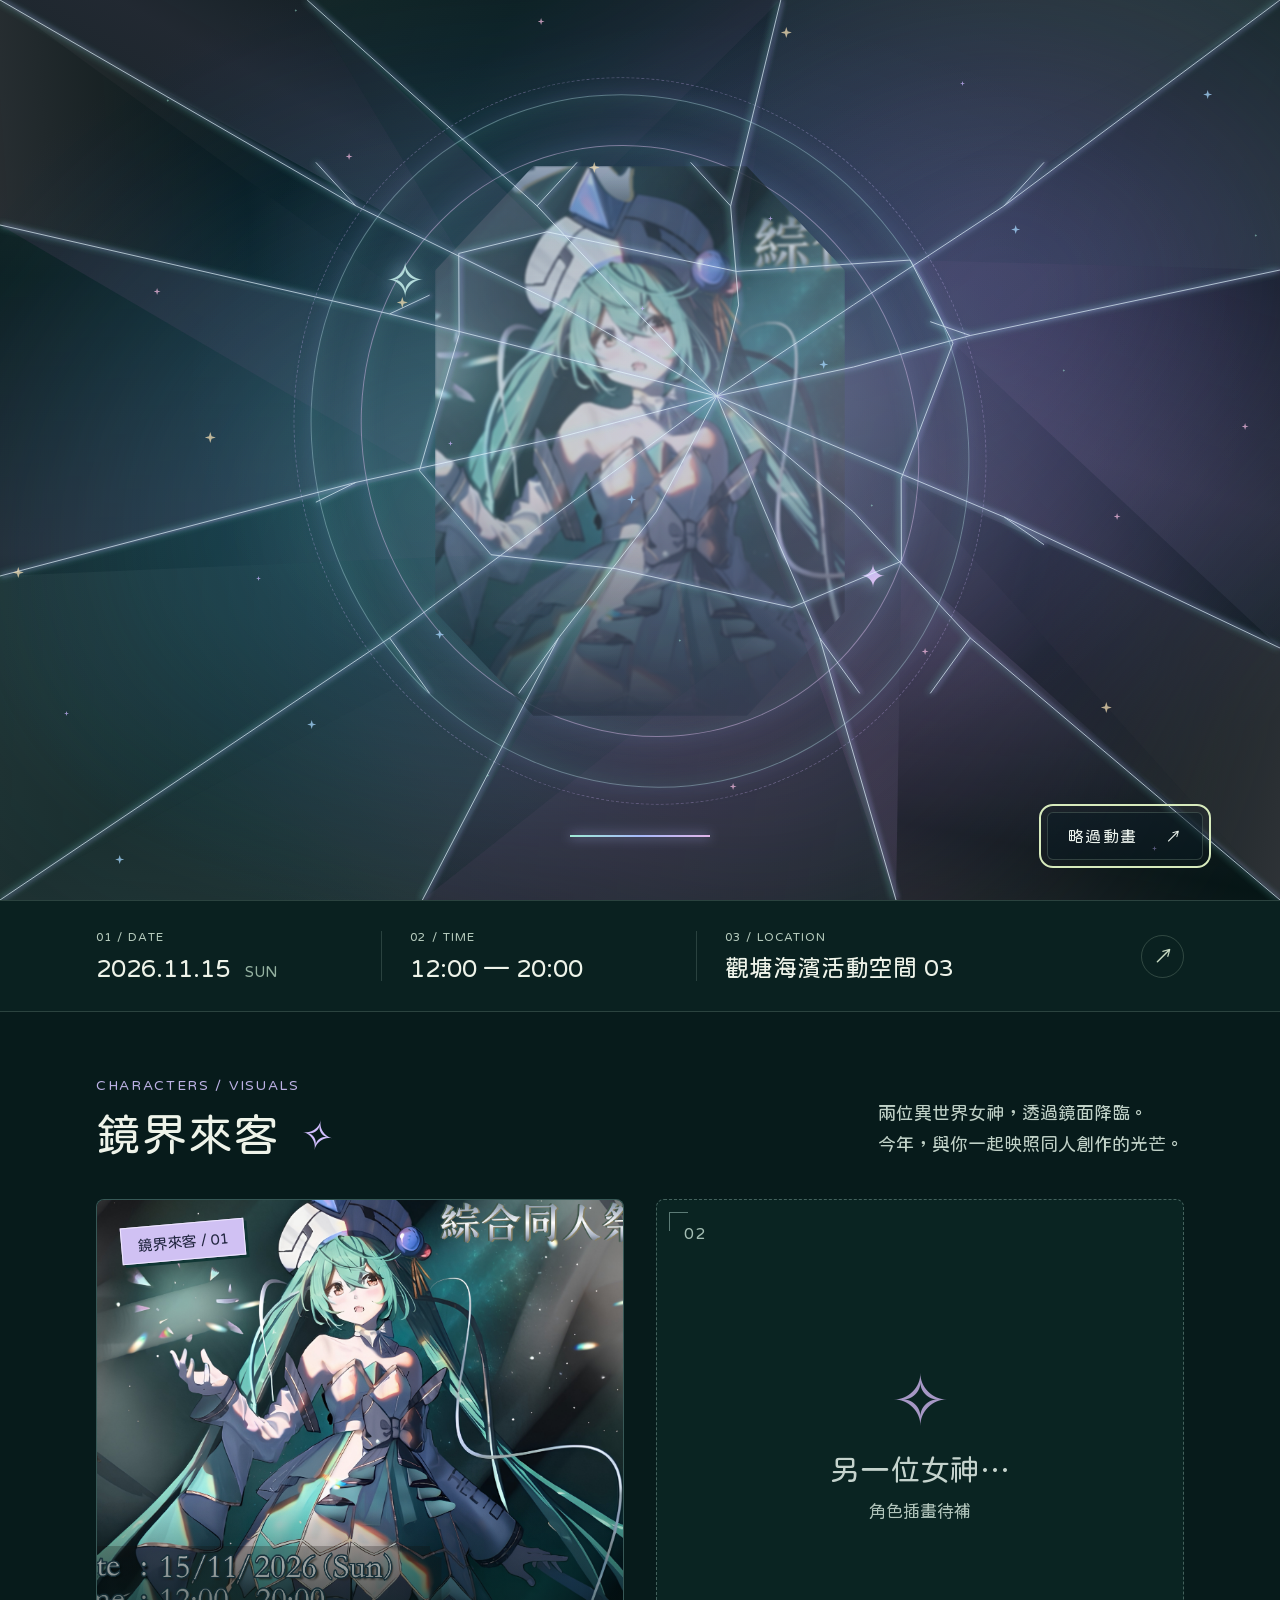
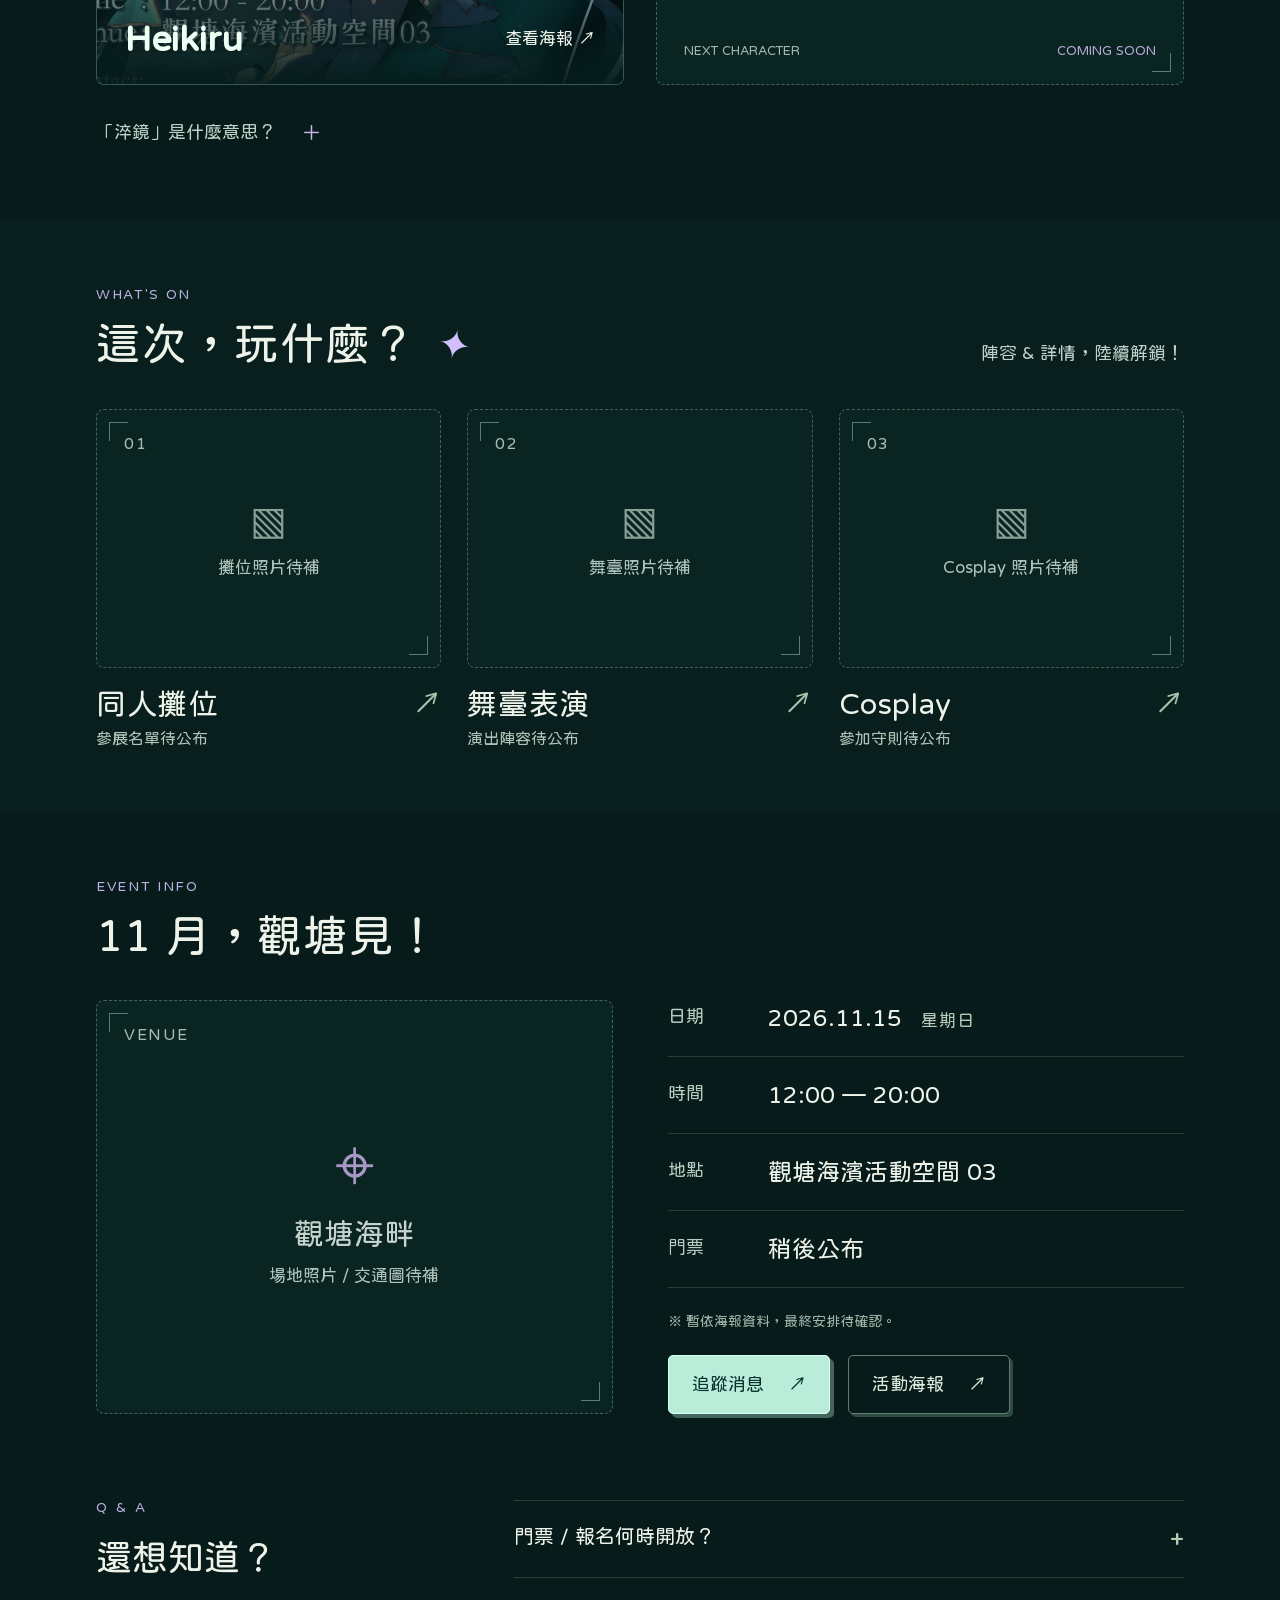
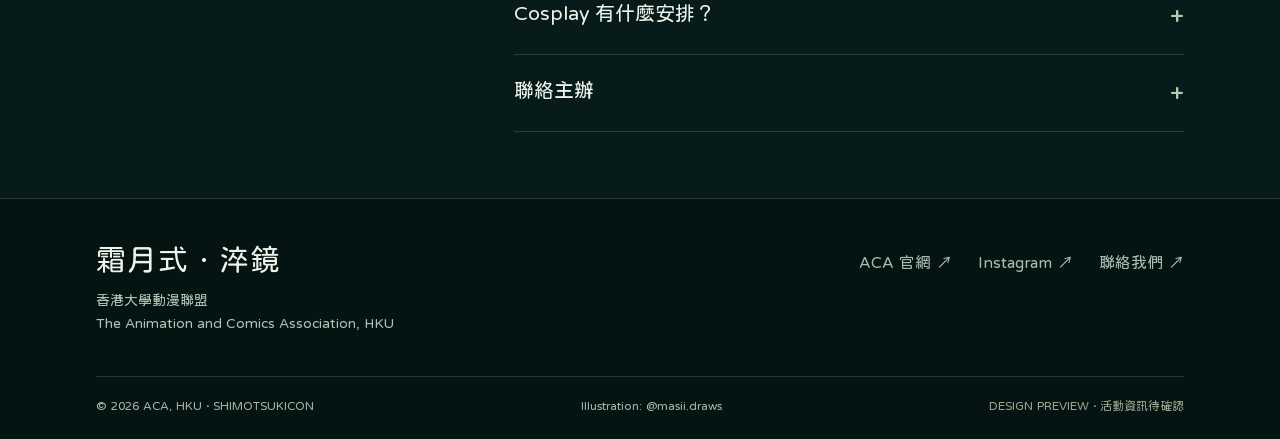
==== index.html @ 3552929e "Preserve the existing Shimotsuki design preview" ====
<!doctype html>
<html lang="zh-Hant">
<head>
  <meta charset="utf-8">
  <meta name="viewport" content="width=device-width,initial-scale=1">
  <meta name="theme-color" content="#071c1c">
  <meta name="description" content="霜月式・淬鏡 ShimotsukiCon · Saikyou — 香港大學動漫聯盟綜合同人祭。穿越鏡面，映照創作的萬千光芒。">
  <title>霜月式・淬鏡 | ShimotsukiCon 2026</title>
  <link rel="icon" href="assets/mirror.svg" type="image/svg+xml">
  <link rel="stylesheet" href="style.css">
  <link rel="preload" href="assets/fonts/jf-openhuninn-2.1.ttf" as="font" type="font/ttf" crossorigin>
  <link rel="stylesheet" href="revision.css">
</head>
<body>
  <a class="skip-link" href="#main">跳至主要內容</a>
  <div id="intro" class="intro" aria-hidden="true">
    <div class="intro-haze"></div>
    <div class="intro-aurora" aria-hidden="true"><i></i><i></i><i></i></div>
    <div class="intro-world" aria-hidden="true"><div class="summon-ring ring-outer"></div><div class="summon-ring ring-inner"></div><div class="intro-character"><img src="assets/heikiru-poster.png" alt=""></div><div class="portal-core"></div><span class="intro-rune rune-one">✧</span><span class="intro-rune rune-two">✦</span></div>
    <div id="intro-dust" class="intro-dust" aria-hidden="true"></div><div id="shards" class="shards"></div>
    <svg class="cracks" viewBox="0 0 1440 1000" preserveAspectRatio="none"><g id="crack-lines"></g></svg>
    <div class="intro-copy"><span class="little-star">✧</span><span>鏡界，連接中…</span><small>SHIMOTSUKICON · SAIKYOU</small></div>
    <div class="intro-progress" aria-hidden="true"><span></span></div>
    <button id="skip-intro" class="intro-skip" tabindex="-1">略過動畫 <span>↗</span></button>
  </div>

  <header class="header">
    <a class="brand" href="#" aria-label="霜月式・淬鏡 首頁"><svg viewBox="0 0 42 48" aria-hidden="true"><path d="M21 2 39 13v22L21 46 3 35V13Z M21 8l12 8v16L21 40 9 32V16Z M21 2v46M3 13l36 22M39 13 3 35"/></svg><span>霜月式<span class="brand-en">SHIMOTSUKICON 2026</span></span></a>
    <nav class="nav" aria-label="主要導覽"><a href="#story">角色 & 主視覺</a><a href="#experience">活動一覽</a><a href="#visit">活動資訊</a></nav>
    <div class="header-actions"><button id="motion-toggle" class="motion-toggle" aria-pressed="true" aria-label="關閉動態效果"><span class="motion-dot"></span><span class="motion-label">動態 ON</span></button><a class="nav-cta" href="#visit">活動資訊 <span>↗</span></a><button class="menu-toggle" id="menu-toggle" aria-expanded="false" aria-controls="mobile-nav" aria-label="開啟導覽"><span></span><span></span></button></div>
    <nav id="mobile-nav" class="mobile-nav" aria-label="行動版導覽" hidden><a href="#story">角色 & 主視覺</a><a href="#experience">活動一覽</a><a href="#visit">活動資訊</a></nav>
  </header>

  <main id="main">
    <section class="hero" aria-labelledby="hero-title">
      <div class="hero-grid" aria-hidden="true"></div><div class="orb orb-one" aria-hidden="true"></div><div class="orb orb-two" aria-hidden="true"></div>
      <div class="hero-watermark" aria-hidden="true">鏡</div>
      <div class="ambient-shards" aria-hidden="true"><i class="fragment f1"></i><i class="fragment f2"></i><i class="fragment f3"></i><i class="fragment f4"></i><i class="fragment f5"></i><i class="fragment f6"></i></div>
      <div class="hero-content">
        <div class="eyebrow"><span class="tiny-diamond"></span> 香港大學動漫聯盟 · 綜合同人祭</div>
        <div class="edition-label">SHIMOTSUKICON <span> / </span> 2026</div>
        <h1 id="hero-title"><span class="title-prefix">霜月式 <span>·</span></span><span class="title-main">淬<span>鏡</span></span><span class="title-roman">S A I K Y O U</span></h1>
        <p class="hero-tagline">一起穿越鏡界！<span aria-hidden="true">✧</span></p>
        <p class="hero-description">同人・舞臺・Cosplay</p>
        <div class="hero-buttons"><a class="button primary" href="#experience">活動一覽 <span>↗</span></a><button class="button text-button" id="replay"><span class="replay-icon">↺</span> 重播開場</button></div>
      </div>
      <div class="hero-art" id="hero-art">
        <div class="orbit orbit-one" aria-hidden="true"></div><div class="orbit orbit-two" aria-hidden="true"></div>
        <div class="portal-outline" aria-hidden="true"></div>
        <div class="mirror-portal"><div class="portrait"><img src="assets/heikiru-poster.png" alt="Heikiru，青綠長髮的異世界女神，於碎鏡與流光之間伸出手" fetchpriority="high" id="hero-image"></div><div class="mirror-sheen" aria-hidden="true"></div><span class="portal-star star-top" aria-hidden="true">✦</span></div>
        <div class="portrait-caption"><span class="caption-rule"></span><div><strong>Heikiru <span>鏡界來客 ✧</span></strong></div></div>
        <span class="art-coordinate" aria-hidden="true">REFLECTION NO. 01 — HKU ACA</span><span class="floating-star" aria-hidden="true">✧</span>
      </div>
      <a href="#event-strip" class="scroll-cue"><span>往下看看</span><span class="scroll-line"></span><small>SCROLL ↓</small></a>
      <span class="hero-side-label" aria-hidden="true">A WORLD REFLECTED IN YOU.</span>
    </section>

    <section class="event-strip" id="event-strip" aria-label="活動概要"><div class="strip-item"><span class="micro-label">01 / DATE</span><strong>2026.11.15 <small>SUN</small></strong></div><div class="strip-item"><span class="micro-label">02 / TIME</span><strong>12:00 — 20:00</strong></div><div class="strip-item strip-location"><span class="micro-label">03 / LOCATION</span><strong>觀塘海濱活動空間 03</strong></div><a href="#visit" class="strip-link" aria-label="查看到訪指南">↗</a></section>

    <section class="story section-shell" id="story" aria-labelledby="story-title">
      <div class="section-heading"><div><span class="eyebrow">CHARACTERS / VISUALS</span><h2 id="story-title">鏡界來客<span class="heading-spark" aria-hidden="true">✧</span></h2></div><p>兩位異世界女神，透過鏡面降臨。<br>今年，與你一起映照同人創作的光芒。</p></div>
      <div class="visual-grid">
        <button class="visual-card character-card" id="character-poster" aria-label="查看 Heikiru 完整海報"><div class="character-crop"><img src="assets/heikiru-poster.png" alt="Heikiru 主視覺插畫" loading="lazy"></div><div class="visual-caption"><strong>Heikiru</strong><span>查看海報 ↗</span></div><span class="art-sticker">鏡界來客 / 01</span></button>
        <div class="visual-card asset-slot character-slot" role="img" aria-label="預留第二位角色的插畫位置"><span class="slot-corner">02</span><div class="slot-center"><span class="slot-symbol" aria-hidden="true">✧</span><strong>另一位女神…</strong><span>角色插畫待補</span></div><div class="slot-caption">NEXT CHARACTER <span>COMING SOON</span></div></div>
      </div>
      <details class="world-note"><summary>「淬鏡」是什麼意思？ <span>＋</span></summary><p>淬治、研磨，讓鏡面重拾光亮。我們希望這面「鏡子」能映照同人文化的五彩光芒；「淬」的水字旁，也呼應今年相聚的觀塘海畔。</p></details>
    </section>

    <section class="experience section-shell" id="experience" aria-labelledby="experience-title"><div class="section-heading"><div><span class="eyebrow">WHAT'S ON</span><h2 id="experience-title">這次，玩什麼？<span class="heading-spark" aria-hidden="true">✦</span></h2></div><p>陣容 & 詳情，陸續解鎖！</p></div>
      <div class="experience-grid">
        <button class="experience-card" data-info="doujin"><div class="asset-slot photo-slot"><span class="slot-corner">01</span><div class="slot-center"><span class="photo-icon" aria-hidden="true">▧</span><span>攤位照片待補</span></div></div><h3>同人攤位 <span>↗</span></h3><span class="card-bottom">參展名單待公布</span></button>
        <button class="experience-card" data-info="stage"><div class="asset-slot photo-slot"><span class="slot-corner">02</span><div class="slot-center"><span class="photo-icon" aria-hidden="true">▧</span><span>舞臺照片待補</span></div></div><h3>舞臺表演 <span>↗</span></h3><span class="card-bottom">演出陣容待公布</span></button>
        <button class="experience-card" data-info="cosplay"><div class="asset-slot photo-slot"><span class="slot-corner">03</span><div class="slot-center"><span class="photo-icon" aria-hidden="true">▧</span><span>Cosplay 照片待補</span></div></div><h3>Cosplay <span>↗</span></h3><span class="card-bottom">參加守則待公布</span></button>
      </div>
    </section>

    <section class="visit section-shell" id="visit" aria-labelledby="visit-title"><div class="section-heading"><div><span class="eyebrow">EVENT INFO</span><h2 id="visit-title">11 月，觀塘見！</h2></div></div><div class="visit-layout"><div class="asset-slot venue-slot" role="img" aria-label="預留場地照片及交通圖位置"><span class="slot-corner">VENUE</span><div class="slot-center"><span class="slot-symbol" aria-hidden="true">⌖</span><strong>觀塘海畔</strong><span>場地照片 / 交通圖待補</span></div></div><div class="visit-details"><dl><div><dt>日期</dt><dd>2026.11.15 <small>星期日</small></dd></div><div><dt>時間</dt><dd>12:00 — 20:00</dd></div><div><dt>地點</dt><dd>觀塘海濱活動空間 03</dd></div><div><dt>門票</dt><dd>稍後公布</dd></div></dl><p class="provisional">※ 暫依海報資料，最終安排待確認。</p><div class="visit-buttons"><a class="button primary" href="https://www.instagram.com/acahku/" target="_blank" rel="noopener noreferrer">追蹤消息 <span>↗</span></a><button class="button outline-button" id="show-poster">活動海報 <span>↗</span></button></div></div></div></section>

    <section class="faq section-shell" aria-labelledby="faq-title"><div class="faq-title"><span class="eyebrow">Q & A</span><h2 id="faq-title">還想知道？</h2></div><div class="faq-list"><details><summary>門票 / 報名何時開放？<span>+</span></summary><p>日期及報名連結稍後公布，請留意 @acahku。</p></details><details><summary>Cosplay 有什麼安排？<span>+</span></summary><p>更衣設施、攝影及道具守則將於活動前公布。</p></details><details><summary>聯絡主辦<span>+</span></summary><p><a href="https://www.instagram.com/acahku/" target="_blank" rel="noopener noreferrer">Instagram @acahku ↗</a><br><a href="mailto:hkuaca.shimotsukicon@gmail.com">hkuaca.shimotsukicon@gmail.com</a></p></details></div></section>
  </main>
  <footer><div><a class="footer-logo" href="#">霜月式 · 淬鏡</a><p>香港大學動漫聯盟<br>The Animation and Comics Association, HKU</p></div><div class="footer-links"><a href="https://www.acabox.studsoc.hku.hk/" target="_blank" rel="noopener noreferrer">ACA 官網 ↗</a><a href="https://www.instagram.com/acahku/" target="_blank" rel="noopener noreferrer">Instagram ↗</a><a href="mailto:hkuaca.shimotsukicon@gmail.com">聯絡我們 ↗</a></div><div class="footer-bottom"><span>© 2026 ACA, HKU · SHIMOTSUKICON</span><span>Illustration: <a href="https://www.instagram.com/masii.draws/" target="_blank" rel="noopener noreferrer">@masii.draws</a></span><span class="preview-label">DESIGN PREVIEW · 活動資訊待確認</span></div></footer>

  <dialog id="info-dialog" class="info-dialog"><button class="dialog-close" aria-label="關閉視窗">×</button><span class="eyebrow" id="dialog-label"></span><h2 id="dialog-title"></h2><p id="dialog-description"></p><a class="button primary" href="https://www.instagram.com/acahku/" target="_blank" rel="noopener noreferrer">追蹤 ACA 最新消息 <span>↗</span></a></dialog>
  <dialog id="poster-dialog" class="poster-dialog" aria-label="活動參考海報"><button class="dialog-close" aria-label="關閉海報">×</button><img src="assets/heikiru-poster.png" alt="霜月式・淬鏡參考海報。2026年11月15日，12:00至20:00，觀塘海濱活動空間03。插畫：@masii.draws。" loading="lazy"></dialog>
  <script src="app.js"></script>
</body>
</html>
---- style.css ----
@charset "UTF-8";
:root{--ink:#071b1b;--deep:#041313;--text:#e4ece2;--muted:#9caea8;--mint:#b8d8b9;--line:rgba(191,218,204,.18);--serif:"Noto Serif TC","Source Han Serif TC","PMingLiU","MingLiU",Georgia,serif;--sans:"Segoe UI","Microsoft JhengHei",sans-serif}
*{box-sizing:border-box}html{scroll-behavior:smooth;scroll-padding-top:100px}body{margin:0;background:var(--ink);color:var(--text);font-family:var(--sans);font-size:15px;-webkit-font-smoothing:antialiased}body:has(dialog[open]){overflow:hidden}::selection{background:#abcdb5;color:var(--deep)}a{color:inherit;text-decoration:none}button{font:inherit;color:inherit;cursor:pointer}button,a{-webkit-tap-highlight-color:transparent}button{border:0}button:focus-visible,a:focus-visible,summary:focus-visible{outline:2px solid #d7eabc;outline-offset:6px}button:disabled{cursor:default}svg{display:block}img{display:block;max-width:100%}p{line-height:1.95}h1,h2,h3,p{margin-top:0}h2{font:400 clamp(30px,3.3vw,48px)/1.6 var(--serif);letter-spacing:.08em}h3{font-family:var(--serif)}.soft-accent{color:#a5cdbd}.skip-link{position:fixed;z-index:100;top:-60px;left:20px;padding:10px;background:var(--mint);color:var(--ink)}.skip-link:focus{top:10px}
.header{height:100px;display:flex;align-items:center;justify-content:space-between;padding:0 5.4%;border-bottom:1px solid var(--line);position:relative;z-index:20;background:#071b1bf5}.brand{display:flex;align-items:center;gap:13px;font:23px var(--serif);letter-spacing:.18em}.brand svg{width:32px;height:40px;stroke:#c4d6bd;fill:none;stroke-width:.8}.brand-en{display:block;font:8px var(--sans);letter-spacing:.19em;margin-top:6px}.nav{display:flex;gap:36px;font-size:13px;letter-spacing:.12em}.nav a{position:relative;color:#becbc3}.nav a:after{content:"";position:absolute;bottom:-12px;left:0;width:0;height:1px;background:var(--mint);transition:width .3s}.nav a:hover:after{width:100%}.header-actions{display:flex;gap:26px;align-items:center}.motion-toggle{background:none;padding:10px 0;font-size:9px;letter-spacing:.1em;color:#bdcbc4;display:flex;gap:8px;align-items:center}.motion-dot{height:4px;width:4px;border-radius:50%;background:#c4d9a7;box-shadow:0 0 8px #b7dca3}.motion-toggle[aria-pressed=false] .motion-dot{background:#7d8986;box-shadow:none}.nav-cta{border:1px solid #8b9d83;padding:12px 20px;font-size:12px;display:flex;gap:24px;transition:background .3s}.nav-cta:hover{background:#b8d8b921}.menu-toggle{display:none}.mobile-nav[hidden]{display:none}
.hero{min-height:790px;height:calc(100svh - 100px);max-height:1040px;position:relative;display:grid;grid-template-columns:46% 54%;align-items:center;overflow:hidden;padding:25px 7.5% 95px;background:radial-gradient(ellipse at 71% 49%,#174444 0,transparent 42%),linear-gradient(110deg,#081c1d,#071b1b 70%)}.hero-grid{position:absolute;inset:0;background:linear-gradient(90deg,transparent 49.95%,#7baca60d 50%,transparent 50.05%);background-size:170px 100%;pointer-events:none}.hero:after{content:"";position:absolute;inset:0;pointer-events:none;background-image:url("data:image/svg+xml,%3Csvg viewBox='0 0 180 180' xmlns='http://www.w3.org/2000/svg'%3E%3Cfilter id='n'%3E%3CfeTurbulence type='fractalNoise' baseFrequency='.9' numOctaves='3' stitchTiles='stitch'/%3E%3C/filter%3E%3Cpath fill='%23ffffff' opacity='.04' filter='url(%23n)' d='M0 0h180v180H0z'/%3E%3C/svg%3E");opacity:.45;z-index:5}.hero-content{position:relative;z-index:8;padding-top:4px}.eyebrow{font-size:11px;letter-spacing:.2em;color:#b3c5b6;display:flex;align-items:center;gap:12px}.tiny-diamond{display:inline-block;width:5px;height:5px;border:1px solid #d5dfb9;transform:rotate(45deg)}.edition-label{font-size:10px;letter-spacing:.32em;color:#99b0a7;margin:34px 0 19px}.edition-label span{margin:0 8px;color:#65877f}h1{font-family:var(--serif);font-weight:400;margin:0 0 26px}.title-prefix{display:block;font-size:27px;letter-spacing:.36em;margin-left:5px;color:#d3ddce}.title-prefix span{font-family:Georgia;font-size:32px;margin-left:4px}.title-main{display:block;font-size:clamp(105px,10vw,152px);line-height:1.3;letter-spacing:.09em;margin-left:-5px;text-shadow:0 0 35px #bfd8c111;font-weight:400;background:linear-gradient(140deg,#f0eee0 15%,#d0ddcb 55%,#8dac9b);color:transparent;background-clip:text}.title-main>span{display:inline-block;transform:translateY(8px)}.title-roman{display:block;font:12px var(--sans);letter-spacing:.36em;margin:13px 0 0 10px;color:#b3c8b9}.hero-tagline{font:23px var(--serif);letter-spacing:.14em;margin:31px 0 16px}.hero-description{color:var(--muted);font-size:13px;letter-spacing:.08em;line-height:2.15;margin-bottom:29px}.hero-buttons{display:flex;gap:25px;align-items:center}.button{position:relative;display:inline-flex;gap:32px;align-items:center;justify-content:center;min-height:49px;padding:14px 23px;font-size:12px;letter-spacing:.1em;overflow:hidden;transition:background .25s,transform .25s,box-shadow .25s}.button:after{content:"";position:absolute;top:-60%;left:-120%;width:50%;height:220%;background:linear-gradient(90deg,transparent,#fff5,transparent);transform:rotate(25deg);transition:left .65s;pointer-events:none}.button:hover:after{left:150%}.button:active{transform:scale(.98)}.primary{background:#c4d5b6;color:#132a24;border:1px solid #c4d5b6}.primary:hover{background:#dae5cb;box-shadow:0 0 30px #c1d8ab1a}.text-button{background:none;color:#afc2b4;font-size:11px;padding:13px 0;gap:9px}.replay-icon{font-size:20px;font-weight:200}.hero-note{font-size:9px;color:#7e9990;letter-spacing:.13em;margin-top:30px;display:flex;align-items:center;gap:8px}.hero-note>span{width:3px;height:3px;border-radius:100%;background:#8fbdad}.hero-watermark{font:500px var(--serif);color:#afc6b603;position:absolute;top:85px;left:29%;z-index:0;pointer-events:none}.orb{position:absolute;border-radius:50%;filter:blur(75px);pointer-events:none}.orb-one{width:250px;height:250px;background:#86bdb616;top:13%;right:20%}.orb-two{width:180px;height:180px;background:#cdc0880a;bottom:15%;left:16%}
.hero-art{height:620px;position:relative;width:100%;max-width:610px;margin:auto;perspective:1000px;transform:translateY(0)}.mirror-portal{position:absolute;inset:16px 27px 14px;clip-path:polygon(24% 0,76% 0,100% 20%,100% 80%,76% 100%,24% 100%,0 80%,0 20%);background:#0b2c2d;box-shadow:inset 0 0 100px #031919;z-index:2;transform:translate3d(var(--px,0px),var(--py,0px),0);transition:transform .7s ease-out}.portrait{height:100%;width:100%;position:relative;overflow:hidden;mask-image:linear-gradient(#000 70%,#0008 90%,transparent)}.portrait img{position:absolute;max-width:none;width:213%;height:auto;left:50%;top:-39%;transform:translateX(-50%);filter:saturate(.7) brightness(.91);animation:portrait-breathe 12s ease-in-out infinite}.mirror-portal:after{content:"";position:absolute;inset:0;background:linear-gradient(90deg,#0b292958,transparent 40%,#15343420),linear-gradient(0deg,#0a2525 0,transparent 30%);pointer-events:none}.mirror-sheen{position:absolute;inset:0;background:linear-gradient(120deg,transparent 20%,#dffce80c 20.1%,transparent 43%,#c5dbce0a 43.1%,transparent 60%);pointer-events:none}.portal-outline{position:absolute;inset:0 10px 0;clip-path:polygon(24% 0,76% 0,100% 20%,100% 80%,76% 100%,24% 100%,0 80%,0 20%,24% 0,24% .3%,.3% 20%,.3% 80%,24% 99.7%,76% 99.7%,99.7% 80%,99.7% 20%,76% .3%,24% .3%);background:linear-gradient(140deg,#ddd9bb,#657e75 25%,#274541 50%,#bac1a1 80%,#506e62);z-index:4}.orbit{position:absolute;inset:40px -35px;border:1px solid #b4d1c518;border-radius:50%;transform:rotate(-28deg);pointer-events:none}.orbit-two{inset:90px -60px;transform:rotate(25deg);border-color:#b4d1c509}.portrait-caption{display:flex;align-items:center;gap:16px;position:absolute;bottom:41px;left:67px;z-index:7}.caption-rule{height:40px;width:1px;background:#d1d9ba77;transform:rotate(28deg);margin-right:5px}.caption-label{display:block;font:8px var(--sans);letter-spacing:.22em;color:#90b4a9;margin-bottom:9px}.portrait-caption strong{font:24px Georgia,serif;font-weight:400;letter-spacing:.04em}.portrait-caption strong span{font:10px var(--sans);color:#b0c2b7;margin-left:8px;letter-spacing:.1em}.art-coordinate{position:absolute;right:-19px;top:36%;writing-mode:vertical-rl;font-size:8px;letter-spacing:.25em;color:#789a8f}.floating-star{position:absolute;right:7px;top:7px;font-size:48px;color:#b2c6b2;z-index:8}.portal-star{position:absolute;top:4px;left:48%;color:#d7dfc0;z-index:6;font-size:18px}.hero-side-label{position:absolute;left:24px;top:50%;writing-mode:vertical-rl;font-size:8px;letter-spacing:.29em;color:#597b70}.scroll-cue{position:absolute;bottom:31px;left:50%;transform:translateX(-50%);display:flex;gap:17px;align-items:center;color:#94ac9d;z-index:8;font-size:9px;letter-spacing:.2em}.scroll-cue small{font-size:7px;letter-spacing:.16em}.scroll-line{height:36px;width:1px;background:linear-gradient(#8dbaa180,transparent)}
.fragment{display:block;position:absolute;z-index:6;clip-path:polygon(0 0,100% 33%,20% 100%);background:linear-gradient(110deg,#c7e5e072,#7194c34a 40%,#d8bfe752 42%,#93cbbb30 70%,#fff9);box-shadow:inset 0 0 5px white;animation:float 9s ease-in-out infinite;pointer-events:none}.f1{width:48px;height:104px;right:48%;top:23%;transform:rotate(28deg);animation-delay:-2s}.f2{width:42px;height:62px;right:4%;top:68%;animation-delay:-4s}.f3{width:18px;height:29px;left:4%;top:65%;animation-delay:-6s}.f4{width:22px;height:45px;right:12%;top:10%}.f5{width:25px;height:53px;right:48%;bottom:17%;animation-delay:-1s}.f6{width:8px;height:15px;left:35%;top:10%;animation-delay:-7s}.ambient-shards{position:absolute;inset:0;pointer-events:none}.event-strip{border-top:1px solid var(--line);border-bottom:1px solid var(--line);display:grid;grid-template-columns:1fr 1fr 1.4fr 70px;padding:33px 7.5%;gap:33px;background:#0a2120}.strip-item{display:flex;flex-direction:column;gap:13px;border-right:1px solid var(--line)}.strip-location{border:none}.micro-label{font-size:8px;letter-spacing:.21em;color:#86a395}.strip-item strong{font-weight:400;letter-spacing:.09em;font-size:19px}.strip-item small{font-size:9px;color:#94b1a0;margin-left:8px}.strip-location strong{font-family:var(--serif);font-size:20px}.strip-link{justify-self:end;align-self:center;display:grid;place-items:center;width:45px;height:45px;border:1px solid #b7d1b839;border-radius:50%;color:#c8dac2;font-size:20px;transition:transform .3s,background .3s}.strip-link:hover{transform:rotate(45deg);background:#c7ddc110}
.section-shell{padding:70px 7.5% 90px;scroll-margin-top:0}.section-top{display:flex;align-items:center;justify-content:space-between;border-bottom:1px solid var(--line);padding-bottom:22px;gap:20px}.section-number{font-size:9px;letter-spacing:.2em;color:#a4bfae}.section-aside{font-size:10px;color:#809c8f;letter-spacing:.1em}.section-flower{font-size:20px;color:#b1c4a4}.story{position:relative;background:radial-gradient(ellipse at 23% 65%,#14342d66,transparent 45%)}.story-layout{display:grid;grid-template-columns:45% 55%;align-items:center;padding-top:75px;gap:0}.story-visual{position:relative;height:425px;display:grid;place-items:center;margin-right:55px}.story-ring{position:absolute;border:1px solid #b7c9b71e;inset:13% 5%;transform:rotate(45deg)}.ring-b{inset:20% 12%;transform:rotate(45deg);border-color:#b7c9b733}.ring-c{border-radius:50%;inset:4% -4%;transform:rotate(-20deg) scaleX(.85);border-color:#b7c9b717}.story-mirror{width:170px;height:240px;clip-path:polygon(50% 0,100% 25%,100% 75%,50% 100%,0 75%,0 25%);background:linear-gradient(140deg,#b3c8b340,#12342d 40%,#2c59534f 41%,#071b1b 65%,#c4bfd329);display:flex;align-items:center;justify-content:center;flex-direction:column;gap:12px;border:1px solid #adc9b152;position:relative}.story-mirror span{font:54px var(--serif);color:#c4d5ba;line-height:1.2}.story-mirror i{display:block;width:50px;height:1px;background:#acbda350;transform:rotate(-20deg)}.story-star{position:absolute;color:#c4d3b4}.s1{left:10%;top:10%;font-size:28px}.s2{right:8%;bottom:17%;font-size:40px}.story-visual small{position:absolute;bottom:-23px;font-size:8px;letter-spacing:.25em;line-height:1.8;color:#6f9785;text-align:center}.story-copy{padding:0 0 0 37px}.story-copy h2{margin-top:20px;margin-bottom:24px}.story-copy>p{font-size:13px;color:#a6b7ac;line-height:2.2;max-width:520px;letter-spacing:.025em}.story-quote{display:flex;gap:16px;margin:28px 0 10px;align-items:flex-start}.story-quote>span{font:54px Georgia;color:#a7c2a3;line-height:1}.story-quote p{font-family:var(--serif);font-size:15px;line-height:1.9;color:#bdcebd;margin-bottom:0}.story-signature{font-size:9px;color:#6f8d7d;letter-spacing:.1em;padding-left:36px}
.experience{background:#081f1e}.section-heading{display:flex;justify-content:space-between;align-items:end;margin:47px 0 42px;gap:20px}.section-heading h2{margin:12px 0 0}.section-heading>p{font-size:12px;color:#9aafa2;letter-spacing:.05em;line-height:2;margin-bottom:6px}.experience-grid{display:grid;grid-template-columns:repeat(3,1fr);gap:27px}.experience-card{text-align:left;padding:0 0 24px;background:none;position:relative;border-bottom:1px solid #bed1be38;transition:border-color .4s}.card-art{height:215px;position:relative;overflow:hidden;background:radial-gradient(ellipse at 50% 85%,#294e4644,transparent),#0c2927;border:1px solid #d2e8d110;display:grid;place-items:center;transition:background .4s}.experience-card:hover .card-art{background-color:#12332e}.card-art:after{content:"";position:absolute;inset:0;background:linear-gradient(125deg,transparent 15%,#d9efea05 15.3%,transparent 50%,#d9efea04 50.3%,transparent 80%)}.card-meta{display:flex;justify-content:space-between;font-size:8px;color:#8aa698;margin-top:26px;letter-spacing:.1em}.card-meta>span+span{letter-spacing:.06em;color:#728c80}.experience-card h3{font-weight:400;font-size:26px;letter-spacing:.14em;margin:16px 0 10px;display:flex;justify-content:space-between}.experience-card h3 span{font:20px var(--sans);color:#a8c3ad;transition:transform .3s}.experience-card:hover h3 span{transform:translate(4px,-4px)}.experience-card:hover{border-color:#bacbb6}.experience-card>p{font-size:11px;letter-spacing:.04em;color:#93a99c;margin-bottom:20px}.card-bottom{font-size:8px;letter-spacing:.18em;color:#6f8d7d}.glass-page{position:absolute;width:85px;height:114px;border:1px solid #a1c4b477;background:linear-gradient(145deg,#9bc5b02a,#3a736324);transform:rotate(-18deg) skewY(8deg);box-shadow:10px 10px 40px #031917aa}.page-back{transform:translate(-15px,-8px) rotate(-28deg) skewY(8deg);border-color:#7fa19766}.page-front{transform:translate(16px,5px) rotate(10deg) skewY(-8deg);display:grid;place-items:center}.page-front span{font:35px var(--serif);color:#b1c6ae}.art-spark{position:absolute;right:25%;top:22%;font-size:22px;color:#c1d2b8}.art-stage>span{font-size:75px;font-family:Georgia;color:#b5d0c1;text-shadow:0 0 40px #b2e9d344;z-index:1;margin-top:-15px}.stage-beam{position:absolute;top:-70px;width:90px;height:260px;background:linear-gradient(#d3e9d511,transparent);transform:rotate(28deg);border-left:1px solid #bddcbd13}.beam-a{left:18%}.beam-b{right:18%;transform:rotate(-28deg)}.stage-orbit{width:170px;height:40px;border:1px solid #9cbfa547;border-radius:50%;position:absolute;bottom:23px;box-shadow:0 0 40px #b4d8be0a}.mini-mirror{height:142px;width:88px;border:1px solid #adc5b2;border-radius:50% 50% 2px 2px;background:linear-gradient(125deg,#d5dfd236,transparent 40%,#bdd7c41a 40.5%,transparent 70%);transform:rotate(12deg);outline:1px solid #a8c1ad33;outline-offset:8px;box-shadow:0 0 30px #c2e0d112}.cosplay-star{position:absolute;top:25%;left:30%;font-size:32px;color:#bcd2ba}
.visit{padding-top:80px}.visit-layout{display:grid;grid-template-columns:1fr 1.1fr;gap:85px;padding-top:57px}.visit-intro h2{margin:17px 0 23px}.visit-intro>p{font-size:13px;color:#95ac9e;letter-spacing:.05em}.visit-harbour{height:137px;position:relative;margin-top:37px;overflow:hidden;border-bottom:1px solid var(--line)}.visit-harbour>span{font-size:8px;letter-spacing:.22em;color:#7e9f8d}.visit-harbour b{font:15px var(--serif);color:#b2c3ac;display:block;margin-top:9px}.visit-harbour svg{position:absolute;inset:30px 0 auto;width:100%;fill:none;stroke:#a4c9b126;stroke-width:1}.visit-details dl{margin:0}.visit-details dl>div{display:grid;grid-template-columns:100px 1fr;gap:25px;padding:23px 0;border-bottom:1px solid var(--line)}.visit-details dl>div:first-child{padding-top:0}.visit-details dt{font-size:11px;color:#a7baaa;letter-spacing:.08em;line-height:1.7}.visit-details dt>span{display:block;font-size:7px;letter-spacing:.2em;margin-top:4px;color:#648e79}.visit-details dd{margin:0;font-size:18px;letter-spacing:.04em;font-weight:300;line-height:1.8}.visit-details dd>small{display:block;font-size:10px;color:#839f8d;letter-spacing:.06em}.provisional{font-size:9px;color:#7e9b8a;margin:20px 0 25px;display:flex;gap:8px}.provisional span{color:#c1cbb0}.visit-buttons{display:flex;gap:13px;flex-wrap:wrap}.visit-buttons .button{font-size:11px;padding:13px 19px;gap:18px}.outline-button{background:transparent;border:1px solid #a5bfaa55;color:#bdd0b8}.outline-button:hover{background:#c8dcb90b}.faq{padding-top:30px;display:grid;grid-template-columns:1fr 1.6fr;gap:70px}.faq-title h2{font-size:27px;margin-top:19px}.faq-title .eyebrow{font-size:8px;letter-spacing:.17em}.faq-list details{border-top:1px solid var(--line)}.faq-list details:last-child{border-bottom:1px solid var(--line)}.faq-list summary{list-style:none;cursor:pointer;padding:23px 0;font-size:13px;letter-spacing:.04em;display:flex;justify-content:space-between;gap:24px}.faq-list summary::-webkit-details-marker{display:none}.faq-list summary>span{font-size:19px;color:#b8cbb0;line-height:1;transition:transform .2s}.faq-list details[open] summary>span{transform:rotate(45deg)}.faq-list details p{font-size:12px;color:#9fb3a4;line-height:2;margin:0 35px 22px 0;overflow-wrap:anywhere}.faq-list a{border-bottom:1px solid #90af9866}.closing{position:relative;text-align:center;padding:70px 20px 80px;overflow:hidden;background:radial-gradient(ellipse at 50% 100%,#23544344,transparent 70%)}.closing>span{font-size:28px;color:#c3d5b2}.closing>p{font:15px var(--serif);letter-spacing:.15em;color:#93ad9c;margin:25px 0 12px}.closing>strong{font:34px var(--serif);letter-spacing:.15em;font-weight:400}.closing-lines{position:absolute;left:50%;bottom:-400px;width:650px;height:650px;border:1px solid #8caf9222;border-radius:50%;transform:translateX(-50%);pointer-events:none}.closing-lines:after{content:"";position:absolute;inset:-45px;border:1px solid #8caf9215;border-radius:50%}.back-top{display:block;width:max-content;margin:30px auto 0;font-size:9px;letter-spacing:.1em;color:#aac1ac}.back-top:hover{color:#e1ebce}footer{background:#041413;padding:45px 7.5% 24px;display:flex;justify-content:space-between;flex-wrap:wrap;gap:20px;border-top:1px solid var(--line)}.footer-logo{font:25px var(--serif);letter-spacing:.2em}footer p{font-size:9px;line-height:1.8;color:#7c9887;margin:15px 0 10px}.footer-links{display:flex;gap:27px;align-items:start;font-size:10px;color:#a9bcad;margin-top:10px}.footer-links a:hover{color:#dce5ce}.footer-bottom{width:100%;border-top:1px solid var(--line);padding-top:20px;margin-top:10px;display:flex;justify-content:space-between;gap:20px;font-size:8px;color:#658271;letter-spacing:.08em}.preview-label{color:#9caa8e}
.info-dialog{background:#0e2926;color:var(--text);border:1px solid #95b79c55;padding:55px;width:min(540px,90vw)}dialog::backdrop{background:#021011cc;backdrop-filter:blur(10px)}.info-dialog h2{margin:20px 0;font-size:35px}.info-dialog p{font-size:13px;color:#b1c4b5;line-height:2}.info-dialog .button{margin-top:15px}.dialog-close{position:absolute;right:13px;top:10px;width:34px;height:34px;border:1px solid #aec7b333;background:#0e2525cf;border-radius:50%;font-size:25px;z-index:2;color:#d5e2cc;display:grid;place-items:center;line-height:1}.poster-dialog{background:#071b1b;border:1px solid #aac4b144;padding:0;max-width:min(90vw,650px);max-height:90svh;overflow:auto}.poster-dialog img{width:100%;height:auto}.poster-dialog .dialog-close{position:sticky;display:grid;float:right;top:12px;right:12px;margin-bottom:-46px;box-shadow:0 0 25px #0008}.click-shard{position:fixed;width:8px;height:17px;background:linear-gradient(45deg,#c9dbe0,#c9e5b433);clip-path:polygon(0 0,100% 30%,20% 100%);pointer-events:none;z-index:70;animation:click-spark .7s ease-out forwards}.reveal{opacity:1}.has-motion .reveal{opacity:0;transform:translateY(22px);transition:opacity .8s,transform .8s}.has-motion .reveal.visible{opacity:1;transform:none}
.intro{display:none;position:fixed;inset:0;z-index:60;overflow:hidden;pointer-events:none}.intro.active{display:block;pointer-events:auto}.intro-haze{position:absolute;inset:0;background:#051918;opacity:1;transition:opacity .7s}.intro-copy{position:absolute;inset:0;display:flex;flex-direction:column;align-items:center;justify-content:center;gap:22px;color:#c8d9c8;letter-spacing:.3em;font:24px var(--serif);transition:opacity .35s,filter .35s}.intro-copy small{font:8px var(--sans);letter-spacing:.4em;color:#7fa795}.intro-copy .little-star{font-size:42px;margin-bottom:10px}.intro-skip{position:absolute;bottom:40px;right:6%;background:transparent;border:1px solid #c6dfc333;padding:13px 20px;font-size:11px;letter-spacing:.1em;z-index:5}.intro-skip span{margin-left:20px}.shards{position:absolute;inset:0;perspective:1000px}.intro-shard{position:absolute;inset:0;background:linear-gradient(var(--angle),#8ab7af35,#122d29ec 50%,#b6cec522);backdrop-filter:blur(18px);transition:transform 1.75s cubic-bezier(.17,.6,.26,1),opacity 1.6s ease-out;transform-origin:var(--origin);will-change:transform,opacity}.cracks{position:absolute;inset:0;width:100%;height:100%;fill:none;stroke:#d9f1e0;stroke-width:.8;opacity:0;filter:drop-shadow(0 0 4px #c2ecd6);transition:opacity .3s;pointer-events:none}.cracks path{stroke-dasharray:1;stroke-dashoffset:1}.intro.cracking .cracks{opacity:.8}.intro.cracking .cracks path{animation:crack .5s ease-out forwards;animation-delay:var(--delay)}.intro.cracking .intro-copy{opacity:0;filter:blur(7px)}.intro.shattering .intro-haze{opacity:0}.intro.shattering .intro-shard{transform:translate3d(var(--dx),var(--dy),var(--dz)) rotate(var(--rotation)) scale(.7);opacity:0}.intro.shattering .cracks{opacity:0}.intro.shattering .intro-skip{opacity:0;pointer-events:none}.intro-running .hero-art{opacity:.15;transform:scale(.92) translateY(20px)}.hero-art{transition:opacity 1.7s ease,transform 2.1s cubic-bezier(.19,1,.22,1)}
@keyframes crack{to{stroke-dashoffset:0}}@keyframes float{0%,100%{translate:0 0;rotate:-8deg}50%{translate:8px -18px;rotate:8deg}}@keyframes portrait-breathe{0%,100%{transform:translateX(-50%) scale(1)}50%{transform:translateX(-50%) scale(1.018)}}@keyframes click-spark{to{transform:translate(var(--dx),var(--dy)) rotate(var(--r));opacity:0}}
.motion-paused *,.motion-paused *:before,.motion-paused *:after{animation:none!important;scroll-behavior:auto!important}.motion-paused .hero-art,.motion-paused .mirror-portal{transform:none!important;transition:none}.motion-paused .reveal{opacity:1;transform:none;transition:none}
@media(min-width:1600px){.hero{padding-left:max(7.5%,calc((100vw - 1420px)/2));padding-right:max(7.5%,calc((100vw - 1420px)/2))}.hero-art{height:690px}.section-shell,.event-strip{padding-left:max(7.5%,calc((100vw - 1420px)/2));padding-right:max(7.5%,calc((100vw - 1420px)/2))}}
@media(max-width:1150px){.header{padding:0 5%;height:85px}.nav{gap:22px}.header-actions{gap:18px}.hero{padding-left:7%;padding-right:5%;min-height:750px;height:auto;grid-template-columns:47% 53%}.hero-art{height:565px}.hero-content .eyebrow{font-size:9px;letter-spacing:.12em}.title-main{font-size:115px}.hero-tagline{font-size:20px}.hero-buttons{gap:18px}.button{padding:13px 18px;gap:23px}.mirror-portal{inset:20px 16px}.portrait img{width:237%;top:-31%}.portrait-caption{left:43px}.story-copy{padding-left:22px}.story-visual{margin-right:35px;height:360px}.story-ring{inset:18% 7%}.ring-b{inset:24% 14%}.ring-c{inset:7% -4%}.visit-layout{gap:45px}.experience-grid{gap:20px}.card-art{height:190px}.section-shell{padding-left:7%;padding-right:7%}.strip-item strong{font-size:16px}.strip-location strong{font-size:17px}.hero-note{font-size:8px}.nav-cta{padding:11px 15px;gap:15px}}
@media(max-width:850px){.nav{display:none}.header{height:80px}.hero{padding-top:42px;min-height:680px}.hero-art{height:470px}.title-main{font-size:100px}.title-prefix{font-size:23px}.title-roman{font-size:9px}.hero-tagline{font-size:18px}.hero-description{font-size:11px}.edition-label{font-size:8px}.hero-buttons{gap:15px}.hero-buttons .button{font-size:10px;gap:12px;padding:12px 13px}.hero-buttons .text-button{padding:10px 0}.hero-content .eyebrow{font-size:8px}.portrait-caption{left:38px;bottom:45px}.portrait-caption strong{font-size:20px}.portrait-caption strong span{font-size:8px;display:block;margin:8px 0 0}.caption-label{font-size:6px}.hero-side-label{left:13px}.art-coordinate{right:-12px}.floating-star{font-size:32px;right:-3px}.hero-note{letter-spacing:0}.strip-location strong{font-size:15px}.event-strip{padding:25px 7%;gap:20px;grid-template-columns:1fr 1fr 1.4fr}.strip-link{display:none}.strip-item strong{font-size:15px}.strip-item small{font-size:8px;margin-left:0}.story-layout{grid-template-columns:35% 65%;padding-top:50px}.story-visual{height:300px;margin-right:20px}.story-ring{inset:24% -9%;transform:rotate(45deg) scale(.7)}.ring-b{inset:28% 0}.ring-c{inset:9% -12%;transform:scaleX(.8)}.story-mirror{width:110px;height:170px}.story-mirror span{font-size:38px}.story-visual small{font-size:6px;bottom:5px}.story-copy>p{font-size:12px}.story-quote p{font-size:13px}.story-copy h2{font-size:31px}.section-shell{padding-top:50px;padding-bottom:60px}.experience-card h3{font-size:22px}.experience-card>p{font-size:10px}.card-meta{font-size:7px}.card-art{height:165px}.card-meta>span+span{font-size:6px}.glass-page{scale:.85}.mini-mirror{scale:.8}.section-heading>p{font-size:10px}.visit-layout{gap:35px}.visit-details dd{font-size:15px}.visit-details dl>div{grid-template-columns:62px 1fr;gap:10px}.visit-details dt{font-size:10px}.faq{gap:25px}.faq-title h2{font-size:24px}.faq-list summary{font-size:12px}.footer-links{gap:18px}.menu-toggle{display:flex;width:30px;height:30px;flex-direction:column;justify-content:center;gap:6px;background:none;padding:5px}.menu-toggle span{height:1px;width:20px;background:#b7cbb9}.mobile-nav{position:absolute;top:79px;right:0;left:0;background:#0b2422;border-bottom:1px solid var(--line);padding:20px 7%;display:flex;gap:35px;font-size:12px}}
@media(max-width:600px){html{scroll-padding-top:20px}.header{height:72px;padding:0 6%}.brand{font-size:18px;gap:9px}.brand svg{width:25px}.brand-en{font-size:6px}.header-actions{gap:16px}.nav-cta{display:none}.motion-toggle{font-size:8px}.mobile-nav{top:71px;justify-content:space-between;gap:15px}.hero{display:flex;flex-direction:column;align-items:stretch;padding:34px 8% 65px;min-height:0;max-height:none;height:auto;overflow:hidden}.hero-content{padding-top:0;z-index:8}.hero-content .eyebrow{font-size:9px;letter-spacing:.12em}.edition-label{margin-top:25px;margin-bottom:15px;font-size:8px}.title-prefix{font-size:21px}.title-main{font-size:100px;line-height:1.2}.title-main>span{transform:translateY(4px)}.title-roman{margin-top:15px;font-size:9px;letter-spacing:.32em}.hero h1{margin-bottom:23px}.hero-tagline{font-size:20px;margin:0 0 13px}.hero-description{font-size:12px;line-height:2}.hero-buttons{gap:25px}.hero-buttons .button{font-size:11px;padding:14px 20px;gap:20px}.hero-buttons .text-button{padding:12px 0;gap:8px}.hero-note{margin-top:21px;font-size:8px;letter-spacing:.06em}.hero-art{width:93%;max-width:370px;height:435px;flex-shrink:0;margin:34px auto 15px;z-index:2}.mirror-portal{inset:14px 20px}.portrait img{width:217%;top:-36%}.portrait-caption{bottom:41px;left:38px}.portrait-caption strong span{display:inline;margin-left:6px;font-size:8px}.caption-label{font-size:6px}.orbit{inset:40px -25px}.orbit-two{inset:80px -40px}.floating-star{right:1px;font-size:33px}.art-coordinate{right:-12px;font-size:6px}.hero-watermark{top:140px;left:25%;font-size:390px}.hero-side-label{display:none}.scroll-cue{bottom:21px;white-space:nowrap;font-size:8px}.scroll-line{height:23px}.scroll-cue small{font-size:6px}.f1{right:7%;top:22%;width:28px;height:62px}.f2{right:1%;top:77%}.f3{left:3%;top:63%}.f4{right:25%;top:46%;width:14px;height:24px}.f5{right:85%;bottom:10%;width:19px;height:35px}.f6{left:86%;top:5%}.event-strip{grid-template-columns:1fr 1fr;padding:24px 8%;gap:23px}.strip-item:nth-child(2){border:0}.strip-item strong{font-size:17px;letter-spacing:.04em}.strip-location{grid-column:1 / -1;border-top:1px solid var(--line);padding-top:20px;gap:10px}.strip-location strong{font-size:18px}.micro-label{font-size:7px}.section-shell{padding:45px 8% 55px}.section-top{padding-bottom:17px;gap:10px}.section-number{font-size:7px;letter-spacing:.12em}.section-aside{font-size:8px;letter-spacing:0}.section-flower{font-size:17px}.story-layout{display:flex;flex-direction:column;padding-top:0}.story-visual{width:240px;height:265px;margin:25px auto 35px}.story-ring{inset:25% 10%;transform:rotate(45deg)}.ring-b{inset:30% 15%;transform:rotate(45deg)}.ring-c{inset:4% -1%;transform:scaleX(.85)}.story-mirror{width:105px;height:158px}.story-mirror span{font-size:33px}.story-star.s1{left:12%;font-size:20px}.story-star.s2{right:10%;font-size:29px}.story-visual small{bottom:-1px;font-size:6px}.story-copy{padding:0}.eyebrow{font-size:9px}.story-copy h2{font-size:32px;line-height:1.65;margin:16px 0 20px}.story-copy>p{font-size:12px;line-height:2.15}.story-quote{gap:11px;margin-top:23px}.story-quote p{font-size:12px}.story-signature{font-size:8px;padding-left:30px}.section-heading{display:block;margin:30px 0}.section-heading h2{font-size:29px;margin:15px 0}.section-heading>p{font-size:12px}.experience-grid{grid-template-columns:1fr;gap:36px}.experience-card{padding-bottom:23px}.card-art{height:208px}.card-meta{margin-top:22px;font-size:8px}.card-meta>span+span{font-size:8px}.experience-card h3{font-size:27px;margin-top:16px}.experience-card>p{font-size:12px;margin-bottom:20px}.glass-page{scale:1}.mini-mirror{scale:1}.visit-layout{grid-template-columns:1fr;gap:30px;padding-top:34px}.visit-intro h2{font-size:34px}.visit-intro>p{font-size:12px}.visit-harbour{height:100px;margin-top:22px}.visit-harbour svg{inset:5px 0 auto}.visit-details dl>div{grid-template-columns:70px 1fr;padding:20px 0;gap:15px}.visit-details dd{font-size:17px}.provisional{font-size:8px;line-height:1.8}.visit-buttons{gap:10px}.visit-buttons .button{font-size:10px;padding:13px 14px;gap:13px}.faq{display:block;padding-top:12px}.faq-title h2{font-size:27px;margin-bottom:26px}.faq-list summary{font-size:12px;padding:21px 0}.faq-list details p{font-size:11px;margin-right:15px}.closing{padding:42px 8% 60px}.closing>p{font-size:12px;letter-spacing:.08em}.closing>strong{font-size:28px;letter-spacing:.07em}.closing-lines{width:400px;height:400px;bottom:-270px}footer{padding:35px 8% 22px}.footer-logo{font-size:22px}.footer-links{width:100%;font-size:10px;gap:25px;margin:3px 0 0}.footer-bottom{flex-wrap:wrap;gap:13px;font-size:7px}.preview-label{width:100%}.intro-copy{font-size:20px;letter-spacing:.12em}.intro-copy small{font-size:7px;letter-spacing:.2em}.intro-skip{bottom:30px;font-size:10px}.info-dialog{padding:45px 27px 30px}.info-dialog h2{font-size:28px}.info-dialog p{font-size:12px}.info-dialog .button{font-size:11px}.poster-dialog{max-width:94vw}.has-motion .reveal{transform:translateY(15px)}}
.title-main>span{color:#ccdac6}
@media(max-width:600px){.portrait img{width:265%;top:-47%}}
@media(max-width:360px){.hero-buttons{gap:16px}.hero-buttons .button{font-size:10px;padding:13px 15px;gap:14px}.hero-buttons .text-button{padding:12px 0;gap:7px}.section-aside{font-size:7px}.visit-buttons .button{font-size:9px;padding:12px 10px;gap:10px}.header-actions{gap:10px}}
@media(prefers-reduced-motion:reduce){html{scroll-behavior:auto}*,*:before,*:after{animation:none!important;transition:none!important}.intro{display:none!important}.intro-running .hero-art,.has-motion .reveal{opacity:1;transform:none}}
---- revision.css ----
/* Second direction: rounded type, larger information, room for real artwork. */
body.intro-lock{overflow:hidden}
@font-face{font-family:Huninn;src:url('assets/fonts/jf-openhuninn-2.1.ttf') format('truetype');font-display:swap;font-weight:400}
:root{--sans:Huninn,"Microsoft JhengHei",sans-serif;--serif:Huninn,"Microsoft JhengHei",sans-serif;--text:#eef3e9;--muted:#b8cbc3;--mint:#b8edd7;--lilac:#d0beff}
body{font-size:18px}p{line-height:1.7}h2{font-weight:400;font-size:clamp(34px,3.5vw,52px);line-height:1.35;letter-spacing:.02em}h3{font-weight:400}.header{height:108px;padding-inline:5%}.brand{font-size:28px;font-weight:400;letter-spacing:.06em}.brand-en{font-size:10px;letter-spacing:.09em}.brand svg{width:39px;height:45px}.nav{gap:28px;font-size:18px;letter-spacing:0}.nav a{color:#d5e2da}.header-actions{gap:22px}.motion-toggle{font-size:13px;letter-spacing:0}.nav-cta{font-size:17px;padding:14px 21px;gap:17px;border-color:#b8ddd3;border-radius:5px;box-shadow:3px 3px 0 #3e655e}.nav-cta:hover{transform:translate(-1px,-1px)}
.hero{min-height:760px;height:calc(100svh - 108px);padding-top:34px;padding-bottom:74px;grid-template-columns:48% 52%}.hero-content .eyebrow{font-size:16px;letter-spacing:.03em;line-height:1.6}.edition-label{font-size:14px;letter-spacing:.14em;margin:34px 0 18px}.title-prefix{font-size:40px;letter-spacing:.12em;font-weight:400;color:#edf6e6;transform:rotate(-3deg);transform-origin:left center}.title-main{font-size:clamp(125px,12vw,178px);line-height:1.32;letter-spacing:.015em;overflow:visible;margin-left:-3px;background:none;color:#e6ffe9;-webkit-text-stroke:2px #e6ffe9;text-shadow:4px 5px 0 #1a6861,8px 9px 0 #ab96dc;transform:rotate(-4deg);transform-origin:20% center}.title-main>span{color:#e6ffe9;transform:translateY(10px) rotate(3deg)}.title-roman{font-size:17px;letter-spacing:.12em;margin:20px 0 0 6px;color:#cabcff}.hero h1{margin-bottom:31px}.hero-tagline{font-size:31px;font-weight:400;letter-spacing:.02em;margin:0 0 12px;display:flex;align-items:center;gap:16px}.hero-tagline>span{color:#cfb9fa;font-size:35px;display:inline-block;rotate:12deg}.hero-description{font-size:20px;line-height:1.6;margin-bottom:29px;color:#c0d5cc;letter-spacing:.03em}.hero-buttons{gap:23px}.button{font-size:18px;letter-spacing:0;padding:16px 24px;min-height:59px;border-radius:5px;font-weight:400}.primary{background:#b9edda;border:1px solid #d8fff3;color:#0a3330;box-shadow:4px 4px 0 #45655f}.primary:hover{background:#d0f9e7;box-shadow:5px 5px 0 #45655f;transform:translate(-1px,-1px)}.text-button{font-size:17px;color:#d4c3f6;gap:8px;padding-inline:4px}.replay-icon{font-size:27px}.hero-art{height:650px}.portrait-caption{bottom:47px;left:59px}.portrait-caption strong{font:30px var(--sans)}.portrait-caption strong span{font:16px var(--sans);display:block;margin:9px 0 0;color:#c1d5c7}.caption-rule{height:56px}.hero-side-label,.art-coordinate{display:none}.scroll-cue{font-size:14px;bottom:22px;letter-spacing:0}.scroll-cue small{font-size:11px;letter-spacing:.1em}.event-strip{padding:30px 7.5%;grid-template-columns:1fr 1fr 1.35fr 45px;gap:28px}.micro-label{font-size:12px;letter-spacing:.09em;color:#b6cbbd}.strip-item strong{font-size:25px;letter-spacing:0}.strip-item small{font-size:15px}.strip-location strong{font-size:24px}.strip-link{width:43px;height:43px}.section-shell{padding-top:66px;padding-bottom:66px}.eyebrow{font-size:14px;letter-spacing:.12em;color:#bcb1e4}.section-heading{margin:0 0 34px}.section-heading h2{margin:13px 0 0}.section-heading>p{font-size:18px;line-height:1.7;letter-spacing:0;color:#c0d1c7}.heading-spark{display:inline-block;color:#d2bfff;font-size:.9em;rotate:12deg;margin-left:20px}.story{background:var(--ink)}
.visual-grid{display:grid;grid-template-columns:1fr 1fr;gap:32px}.visual-card{position:relative;min-width:0;overflow:hidden;border-radius:8px;background:#0b2524;border:1px solid #8fbcb955;text-align:left;padding:0;aspect-ratio:1/.92}.character-card{display:block}.character-crop{position:absolute;inset:0;overflow:hidden}.character-crop img{position:absolute;width:135%;max-width:none;left:50%;top:-39%;transform:translateX(-50%);filter:saturate(.9)}.character-crop:after{content:"";position:absolute;inset:0;background:linear-gradient(transparent 62%,#051b1af5)}.visual-caption{position:absolute;bottom:0;left:0;right:0;padding:28px;display:flex;align-items:center;justify-content:space-between;gap:20px}.visual-caption strong{font-size:36px;color:#eefff4}.visual-caption>span{font-size:17px}.art-sticker{position:absolute;left:24px;top:23px;padding:10px 15px;background:#d0c1f3;color:#232842;font-size:15px;transform:rotate(-5deg);border:1px solid #efe7ff;box-shadow:3px 3px 0 #113735}.asset-slot{position:relative;border:1px dashed #a9ccc45c;background:#0a2422;border-radius:8px;overflow:hidden;color:#b0c3ba}.asset-slot:before,.asset-slot:after{content:"";position:absolute;width:18px;height:18px;border-color:#abcec782;border-style:solid;pointer-events:none}.asset-slot:before{left:12px;top:12px;border-width:1px 0 0 1px}.asset-slot:after{right:12px;bottom:12px;border-width:0 1px 1px 0}.slot-center{position:absolute;inset:0;display:flex;align-items:center;justify-content:center;flex-direction:column;gap:19px}.slot-center strong{font-weight:400;font-size:30px;color:#c5d3cd}.slot-center>span:not(.slot-symbol):not(.photo-icon){font-size:17px}.slot-symbol{font-size:70px;font-weight:400;color:#a697c5;line-height:1}.slot-corner{position:absolute;top:25px;left:27px;font-size:16px;letter-spacing:.1em;color:#a3bdb3}.slot-caption{position:absolute;bottom:27px;left:27px;right:27px;display:flex;justify-content:space-between;font-size:13px;gap:10px;color:#a1b7ac}.slot-caption>span{color:#b9a9d8}.world-note{margin-top:24px;max-width:800px}.world-note summary{cursor:pointer;list-style:none;display:flex;align-items:center;gap:24px;font-size:18px;color:#c1d3c7;padding:12px 0;width:fit-content}.world-note summary::-webkit-details-marker{display:none}.world-note summary>span{font-size:22px;color:#c5b5ec;transition:transform .2s}.world-note[open] summary>span{transform:rotate(45deg)}.world-note p{color:#b5c8bd;font-size:17px;margin:12px 0 0;line-height:1.9}.experience{background:#081f1e}.experience-grid{gap:26px}.experience-card{border:0;padding-bottom:0;border-radius:5px;overflow:visible}.experience-card h3{font-size:30px;letter-spacing:.02em;margin:20px 0 11px;gap:10px}.experience-card h3>span{font-size:29px}.experience-card:hover .asset-slot{border-color:#c9b8f3;background:#102c2a}.photo-slot{aspect-ratio:4/3}.photo-icon{font-size:39px;color:#889f96;line-height:1}.card-bottom{font-size:16px;letter-spacing:0;color:#b0c4b8}.visit-layout{padding-top:0;grid-template-columns:1fr 1fr;gap:55px;align-items:stretch}.venue-slot{min-height:365px}.visit-details dl>div{grid-template-columns:80px 1fr;gap:20px;padding:20px 0}.visit-details dt{font-size:18px;line-height:1.8;letter-spacing:0;color:#b6cec0}.visit-details dd{font-size:24px;line-height:1.5;letter-spacing:0}.visit-details dd small{font-size:17px;display:inline;margin-left:12px;color:#b9caba}.provisional{font-size:14px;color:#a0b5a7;line-height:1.6;margin:22px 0}.visit-buttons{gap:18px}.visit-buttons .button{font-size:18px;padding:14px 23px;gap:24px}.outline-button{border:1px solid #b9d2c188;box-shadow:3px 3px 0 #2e4c42;color:#dfebdf}.faq{padding-top:20px;grid-template-columns:1fr 1.8fr;gap:45px}.faq-title .eyebrow{font-size:14px}.faq-title h2{font-size:36px;letter-spacing:0}.faq-list summary{font-size:20px;letter-spacing:0;padding:25px 0}.faq-list summary>span{font-size:26px}.faq-list details p{font-size:17px;color:#c0d1c5}.footer-logo{font-size:30px;letter-spacing:.04em}footer p{font-size:14px;line-height:1.7;color:#b1c4b7}.footer-links{font-size:16px;gap:26px}.footer-bottom{font-size:12px;line-height:1.5;color:#a3baa9;letter-spacing:0}.info-dialog{border-radius:10px;width:min(560px,92vw);padding:47px 38px}.info-dialog .eyebrow{font-size:13px}.info-dialog h2{font-size:34px}.info-dialog p{font-size:19px;line-height:1.8;color:#d0dfd3}.dialog-close{width:42px;height:42px;font-size:30px}.info-dialog .button{font-size:17px}.poster-dialog .dialog-close{margin-bottom:-54px}.photo-slot,.visual-card{transition:border-color .3s,background .3s}.character-card:hover .visual-caption>span{color:#cdbaf8}
/* The entrance has independent aurora, portal, portrait, glass and dust planes. */
.intro{isolation:isolate;background:transparent}.intro-haze{z-index:0;background:radial-gradient(ellipse at 50% 50%,#123d45 0,#071927 45%,#061515 82%);transition:opacity 2s}.intro-aurora{position:absolute;inset:-25%;z-index:1;overflow:hidden;opacity:.9;transition:opacity 1.9s;filter:blur(55px)}.intro-aurora i{position:absolute;display:block;width:56%;height:65%;border-radius:50%;mix-blend-mode:screen;animation:aurora-drift 8s ease-in-out infinite alternate}.intro-aurora i:nth-child(1){background:radial-gradient(ellipse,#368f9470,transparent 68%);left:9%;top:20%;rotate:-35deg}.intro-aurora i:nth-child(2){background:radial-gradient(ellipse,#9670c96b,transparent 70%);right:3%;top:5%;animation-delay:-3s}.intro-aurora i:nth-child(3){background:radial-gradient(ellipse,#dc81b143,transparent 68%);left:28%;bottom:0;animation-delay:-5s}.intro-world{position:absolute;inset:0;z-index:2;perspective:900px;opacity:0;transform:scale(.86);transition:opacity 1.8s,transform 4.6s cubic-bezier(.18,.63,.32,1)}.intro.awakening .intro-world{opacity:1;transform:scale(1)}.summon-ring{position:absolute;left:50%;top:49%;width:min(55vw,650px);height:min(78vh,710px);border:1px solid #afdce470;border-radius:50%;box-shadow:0 0 22px #93acfd24,inset 0 0 25px #68dbc624;transform:translate(-50%,-50%) rotate(-24deg);animation:summon-orbit 12s linear infinite}.ring-outer:before{content:"";position:absolute;inset:-18px;border:1px dashed #cab1f44f;border-radius:50%}.ring-inner{width:min(47vw,550px);height:min(70vh,600px);animation-direction:reverse;border-color:#d5b9e688}.intro-character{position:absolute;left:50%;top:49%;width:min(36vw,410px);height:min(66vh,550px);transform:translate(-50%,-50%);overflow:hidden;clip-path:polygon(24% 0,76% 0,100% 19%,100% 81%,76% 100%,24% 100%,0 81%,0 19%);opacity:.18;filter:blur(7px) saturate(.4);transition:opacity 2s,filter 2s}.intro-character img{position:absolute;width:245%;max-width:none;left:50%;top:-40%;transform:translateX(-50%)}.intro-character:after{content:"";position:absolute;inset:0;background:linear-gradient(125deg,#768bd844,transparent 40%,#b185c738),linear-gradient(0deg,#081c2a 0,transparent 40%)}.intro.awakening .intro-character{opacity:.8;filter:blur(1px) saturate(.8)}.portal-core{position:absolute;inset:0;background:radial-gradient(ellipse at 56% 44%,#e0ebfe00 0,transparent 50%);opacity:0;transition:opacity .9s}.intro.cracking .portal-core{background:radial-gradient(ellipse at 56% 44%,#dfe6fb39 0,#9cefe611 20%,transparent 53%);opacity:1}.intro-rune{position:absolute;left:calc(50% - 255px);top:28%;font-size:48px;color:#b6e5de;text-shadow:0 0 18px #afe5f3}.rune-two{left:calc(50% + 220px);top:62%;font-size:31px;color:#dfc2f6}.intro-copy{z-index:5;justify-content:flex-end;padding-bottom:13vh;font:30px var(--sans);letter-spacing:.06em;gap:15px;transition:opacity 1s,transform 1s,filter 1s;text-shadow:0 2px 20px #001919}.intro-copy .little-star{display:none}.intro-copy small{font:13px var(--sans);letter-spacing:.13em;color:#b0bfe0}.intro.cracking .intro-copy{opacity:0;transform:translateY(12px);filter:blur(5px)}.shards{z-index:3;perspective:1250px}.intro-shard{backdrop-filter:none;background:linear-gradient(var(--angle),#bceaf122 0,#6eafbd13 30%,#bb9bd527 60%,#17273009 78%,#f4c6e02b 100%);transition:transform 2.75s cubic-bezier(.13,.56,.3,1),opacity 2.65s ease-out;transition-delay:var(--shard-delay,0ms);backface-visibility:hidden}.intro.shattering .intro-shard{transform:translate3d(var(--dx),var(--dy),var(--dz)) rotateX(var(--rx)) rotateY(var(--ry)) rotateZ(var(--rotation)) scale(.65);opacity:0}.cracks{z-index:4;stroke:#e3f6ff;stroke-width:1;filter:drop-shadow(2px 0 2px #bc87ff) drop-shadow(-2px 0 3px #84f5da);transition:opacity .6s}.intro.cracking .cracks path{animation-duration:1.1s}.intro.shattering .cracks{opacity:0;transition-delay:.22s}.intro.shattering .intro-haze,.intro.shattering .intro-aurora{opacity:0}.intro.shattering .intro-world{opacity:0;transform:scale(1.3);transition:opacity 1.7s .4s,transform 2.7s}.intro-skip{z-index:8;font-size:16px;border-radius:6px;color:#ecf3ed;background:#091b2470;min-height:48px}.intro-progress{position:absolute;left:50%;bottom:7vh;transform:translateX(-50%);width:140px;height:2px;background:#d5dfef26;z-index:6}.intro-progress>span{display:block;width:100%;height:100%;background:linear-gradient(90deg,#9febd5,#a7bafa,#e1b5e8);transform-origin:left;animation:intro-progress 7s linear forwards;box-shadow:0 0 12px #b9befa}.intro-dust{position:absolute;inset:0;z-index:5;pointer-events:none;transition:opacity 1.7s}.intro-dust i{position:absolute;left:var(--x);top:var(--y);width:var(--size);height:var(--size);background:var(--tint);box-shadow:0 0 12px var(--tint);clip-path:polygon(50% 0,62% 38%,100% 50%,62% 62%,50% 100%,38% 62%,0 50%,38% 38%);animation:dust-rise var(--duration) ease-in-out infinite alternate;animation-delay:var(--offset);opacity:.75}.intro.shattering .intro-dust{opacity:0}.intro-running .hero-art{opacity:.05;transform:scale(.83) translateY(50px)}
/* Transient click effects, kept outside the layout and out of the accessibility tree. */
.fx-layer{position:fixed;inset:0;overflow:hidden;z-index:1000;pointer-events:none;contain:strict}.glass-click{position:absolute;width:var(--size);height:calc(var(--size)*1.9);left:var(--x);top:var(--y);clip-path:polygon(0 0,100% 29%,38% 100%);background:linear-gradient(135deg,#f5ffff,var(--tint) 35%,#ffffff20 67%,var(--tint));filter:drop-shadow(0 0 3px var(--tint));animation:glass-scatter var(--life) cubic-bezier(.12,.7,.25,1) forwards}.click-ring{position:absolute;left:var(--x);top:var(--y);height:20px;width:20px;border:1px solid #d3c8ff;box-shadow:0 0 12px #abdce53a;border-radius:50%;animation:click-ring .65s ease-out forwards}.button-fragment{position:fixed;pointer-events:none;z-index:1001;transform-origin:var(--ox) var(--oy);animation:button-fragment .9s cubic-bezier(.13,.65,.3,1) both;will-change:transform,opacity;backface-visibility:hidden}.shatter-snapshot{margin:0!important;pointer-events:none!important;animation:none!important;transition:none!important;transform:none!important;box-sizing:border-box!important;position:relative!important;inset:auto!important;opacity:1!important}.shatter-snapshot:after{content:"";position:absolute;inset:0;width:auto;height:auto;background:linear-gradient(125deg,#c9ffe650,transparent 35%,#d3b5ff45);transform:none;transition:none;left:0}.motion-paused .fx-layer{display:none}
@keyframes aurora-drift{to{transform:translate(9%,-6%) rotate(30deg) scale(1.18)}}@keyframes summon-orbit{to{transform:translate(-50%,-50%) rotate(336deg)}}@keyframes dust-rise{to{translate:13px -60px;opacity:.2;rotate:60deg}}@keyframes intro-progress{from{transform:scaleX(0)}to{transform:scaleX(1)}}@keyframes glass-scatter{0%{transform:translate(-50%,-50%) rotate(var(--spin));opacity:0}8%{opacity:.95}100%{transform:translate(calc(-50% + var(--dx)),calc(-50% + var(--dy))) rotate(calc(var(--spin) + 160deg)) scale(.3);opacity:0}}@keyframes click-ring{from{transform:translate(-50%,-50%) scale(.2);opacity:.85}to{transform:translate(-50%,-50%) scale(3.5);opacity:0}}@keyframes button-fragment{0%{transform:translate3d(0,0,0) rotate(0);opacity:1;filter:brightness(1.2)}18%{opacity:1}100%{transform:translate3d(var(--dx),var(--dy),0) rotateX(var(--rx)) rotateY(var(--ry)) rotateZ(var(--rz)) scale(.72);opacity:0;filter:brightness(1.5)}}
@media(min-width:1600px){.hero-art{height:700px}}
@media(max-width:1150px){.header{padding-inline:4%;height:94px}.brand{font-size:25px}.brand-en{font-size:9px}.nav{gap:18px;font-size:16px}.header-actions{gap:16px}.nav-cta{font-size:16px;padding:12px 16px}.motion-toggle{font-size:12px}.hero{min-height:720px;height:auto;padding-left:6%;padding-right:5%;grid-template-columns:48% 52%}.hero-content .eyebrow{font-size:14px}.title-main{font-size:140px}.title-prefix{font-size:33px}.hero-tagline{font-size:27px}.hero-description{font-size:19px}.hero-art{height:580px}.hero-buttons{gap:20px}.button{font-size:17px;padding:15px 21px}.hero-buttons .text-button{font-size:16px;padding-inline:0}.strip-item strong{font-size:22px}.strip-location strong{font-size:21px}.event-strip{gap:22px;grid-template-columns:1fr 1fr 1.4fr}.strip-link{display:none}.visual-card{aspect-ratio:1/1.08}.character-crop img{width:150%;top:-30%}.visit-layout{gap:35px}.visit-details dd{font-size:21px}.visit-buttons .button{font-size:16px;padding:13px 18px;gap:17px}.experience-card h3{font-size:27px}.section-heading>p{font-size:16px}.slot-caption{font-size:11px}.footer-bottom{font-size:11px;flex-wrap:wrap}}
@media(max-width:850px){.header{height:86px}.hero{min-height:650px;padding-top:26px;grid-template-columns:49% 51%;padding-left:6%;padding-right:4%}.hero-art{height:480px}.title-main{font-size:112px;-webkit-text-stroke:1px #e6ffe9;text-shadow:3px 4px 0 #1a6861,6px 7px 0 #ab96dc}.title-prefix{font-size:30px}.hero-content .eyebrow{font-size:12px}.edition-label{font-size:12px;margin-top:25px}.title-roman{font-size:14px;letter-spacing:.08em}.hero-tagline{font-size:23px;gap:10px}.hero-description{font-size:17px}.hero-buttons{gap:16px}.hero-buttons .button{font-size:15px;padding:13px 17px;gap:17px;min-height:51px}.hero-buttons .text-button{font-size:15px;padding:13px 0;gap:8px}.portrait-caption{left:34px;bottom:40px}.portrait-caption strong{font-size:26px}.portrait-caption strong span{font-size:14px}.mobile-nav{top:85px;font-size:18px;padding:25px 6%}.menu-toggle{width:38px;height:42px}.menu-toggle span{width:25px}.strip-item strong{font-size:20px}.strip-location strong{font-size:19px}.strip-item small{font-size:12px}.micro-label{font-size:11px}.section-shell{padding:50px 6%}.section-heading h2{font-size:37px}.section-heading>p{font-size:15px}.visual-grid{gap:22px}.visual-card{aspect-ratio:1/1.18}.visual-caption{padding:20px;flex-wrap:wrap;gap:8px}.visual-caption strong{font-size:31px}.visual-caption>span{font-size:15px}.slot-center strong{font-size:26px}.slot-center>span:not(.slot-symbol):not(.photo-icon){font-size:15px}.slot-caption{font-size:10px;left:20px;right:20px}.slot-caption>span{display:none}.art-sticker{font-size:12px;padding:8px 12px;left:19px;top:20px}.experience-grid{gap:19px}.experience-card h3{font-size:24px;margin-top:17px}.card-bottom{font-size:14px}.slot-corner{font-size:13px;top:22px;left:23px}.photo-slot .slot-center{gap:12px}.photo-slot .slot-center>span{font-size:13px}.visit-layout{gap:28px}.visit-details dl>div{grid-template-columns:50px 1fr;gap:14px}.visit-details dt{font-size:16px}.visit-details dd{font-size:20px}.visit-details dd small{font-size:15px;margin-left:5px}.provisional{font-size:12px}.visit-buttons{gap:14px}.visit-buttons .button{font-size:16px;padding:13px 16px;gap:13px}.faq-title h2{font-size:30px}.faq-list summary{font-size:18px}.faq-list details p{font-size:16px}.footer-links{font-size:14px}}
@media(max-width:600px){.header{height:84px;padding-inline:6%}.brand{font-size:23px;gap:10px}.brand svg{width:31px;height:37px}.brand-en{font-size:8px}.header-actions{gap:14px}.motion-toggle{font-size:11px}.mobile-nav{top:83px;padding:23px 6%;font-size:16px;gap:16px}.hero{display:flex;padding:32px 7% 70px;min-height:0;height:auto;max-height:none}.hero-content .eyebrow{font-size:14px;letter-spacing:0}.edition-label{font-size:13px;margin:25px 0 17px}.title-prefix{font-size:33px}.title-main{font-size:clamp(117px,31vw,153px);line-height:1.3;letter-spacing:.02em;margin-top:3px}.title-roman{font-size:16px;margin-top:19px;letter-spacing:.1em}.hero h1{margin-bottom:27px}.hero-tagline{font-size:27px;margin-bottom:12px;gap:12px}.hero-description{font-size:19px;margin-bottom:24px}.hero-buttons{gap:24px}.hero-buttons .button{font-size:17px;padding:14px 22px;gap:19px;min-height:57px}.hero-buttons .text-button{font-size:16px;padding:14px 0;gap:8px}.hero-art{height:470px;width:94%;max-width:390px;margin:36px auto 14px}.portrait-caption strong{font-size:29px}.portrait-caption strong span{font-size:15px;display:block;margin:7px 0 0}.portrait-caption{bottom:43px;left:39px}.portrait img{width:265%;top:-47%}.scroll-cue{font-size:13px;bottom:22px}.scroll-cue small{font-size:10px}.event-strip{grid-template-columns:1fr 1fr;padding:25px 7%;gap:21px}.strip-item strong{font-size:23px;line-height:1.4}.strip-item small{font-size:13px;display:block}.strip-location strong{font-size:23px}.strip-location{gap:8px}.micro-label{font-size:12px}.section-shell{padding:43px 7%}.eyebrow{font-size:13px}.section-heading{display:block;margin-bottom:27px}.section-heading h2{font-size:36px;margin:14px 0 18px}.section-heading>p{font-size:17px;line-height:1.7}.heading-spark{margin-left:13px}.visual-grid{grid-template-columns:1fr;gap:25px}.visual-card{aspect-ratio:1/1.12}.character-crop img{width:150%;top:-32%}.visual-caption{padding:24px;flex-wrap:nowrap}.visual-caption strong{font-size:32px}.visual-caption>span{font-size:16px}.art-sticker{font-size:14px;left:22px;top:22px}.slot-center strong{font-size:30px}.slot-center>span:not(.slot-symbol):not(.photo-icon){font-size:17px}.slot-caption{font-size:12px;left:25px;right:25px}.slot-caption>span{display:block;font-size:11px}.world-note{margin-top:22px}.world-note summary{font-size:17px;gap:15px}.world-note p{font-size:16px}.experience-grid{grid-template-columns:1fr;gap:33px}.experience-card h3{font-size:30px;margin:18px 0 11px}.card-bottom{font-size:16px}.slot-corner{font-size:15px}.photo-slot{aspect-ratio:4/3}.photo-slot .slot-center{gap:18px}.photo-slot .slot-center>span:not(.photo-icon){font-size:17px}.photo-icon{font-size:42px}.visit-layout{grid-template-columns:1fr;gap:30px;padding-top:0}.venue-slot{min-height:0;aspect-ratio:4/3}.visit-details dl>div{grid-template-columns:57px 1fr;gap:17px;padding:19px 0}.visit-details dt{font-size:18px}.visit-details dd{font-size:23px}.visit-details dd small{font-size:16px;margin-left:6px}.provisional{font-size:14px;margin:21px 0}.visit-buttons .button{font-size:17px;padding:14px 20px;gap:18px}.faq{padding-top:10px;display:block}.faq-title .eyebrow{font-size:13px}.faq-title h2{font-size:32px;margin-bottom:26px}.faq-list summary{font-size:18px;padding:24px 0}.faq-list details p{font-size:16px;line-height:1.8}.footer-logo{font-size:26px}footer{padding:33px 7% 25px}.footer-links{font-size:16px;gap:23px}footer p{font-size:13px;margin-bottom:13px}.footer-bottom{font-size:11px;gap:14px;margin-top:16px}.info-dialog{padding:49px 25px 30px}.info-dialog h2{font-size:29px}.info-dialog p{font-size:17px}.info-dialog .button{font-size:16px;padding:14px 19px}.summon-ring{width:86vw;height:64vh}.ring-inner{width:74vw;height:54vh}.intro-character{width:72vw;height:48vh;top:43%}.intro-character img{width:240%;top:-42%}.intro-world .summon-ring{top:43%}.intro-rune{left:6%;top:25%;font-size:34px}.rune-two{left:85%;top:55%;font-size:28px}.intro-copy{padding-bottom:19vh;font-size:27px;gap:14px}.intro-copy small{font-size:11px}.intro-progress{bottom:12vh}.intro-skip{bottom:24px;right:7%;font-size:15px;padding:12px 16px}.intro-aurora{filter:blur(35px)}}
@media(max-width:360px){.header{padding-inline:5%}.brand{font-size:21px;gap:8px}.brand-en{font-size:7px}.brand svg{width:26px}.header-actions{gap:8px}.motion-toggle{font-size:10px}.hero-content .eyebrow{font-size:12px}.hero-tagline{font-size:24px}.hero-buttons{gap:19px}.hero-buttons .button{font-size:16px;padding:13px 18px;gap:15px}.hero-buttons .text-button{font-size:15px;padding:13px 0;gap:6px}.hero-art{height:390px}.portrait-caption strong{font-size:25px}.portrait-caption strong span{font-size:13px}.strip-item strong{font-size:21px}.strip-location strong{font-size:21px}.section-heading h2{font-size:31px}.slot-caption>span{display:none}.visit-details dd{font-size:21px}.visit-details dd small{display:block;margin:4px 0 0}.visit-buttons{gap:12px}.visit-buttons .button{font-size:16px;padding:13px 16px;gap:14px}.faq-list summary{font-size:17px}.footer-links{gap:18px;font-size:15px}}
@media(prefers-reduced-motion:reduce){.intro{display:none!important}.fx-layer{display:none}.intro-running .hero-art{opacity:1;transform:none}}
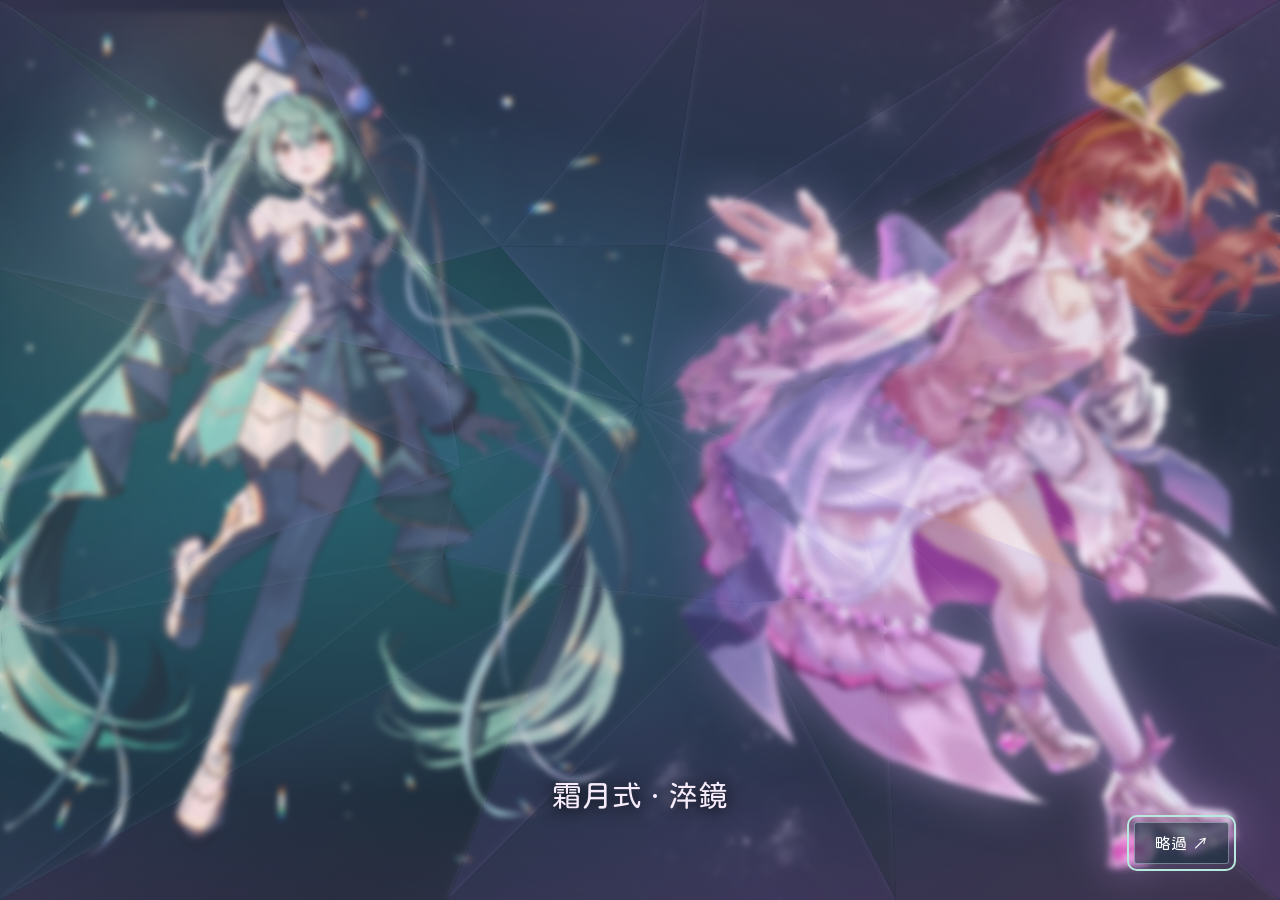
==== commit 019e7403: "Replace scrolling homepage with six pages and Hekiru-Nozomi theme switch" ====
--- a/index.html
+++ b/index.html
@@ -1,87 +1,7 @@
-<!doctype html>
-<html lang="zh-Hant">
-<head>
-  <meta charset="utf-8">
-  <meta name="viewport" content="width=device-width,initial-scale=1">
-  <meta name="theme-color" content="#071c1c">
-  <meta name="description" content="霜月式・淬鏡 ShimotsukiCon · Saikyou — 香港大學動漫聯盟綜合同人祭。穿越鏡面，映照創作的萬千光芒。">
-  <title>霜月式・淬鏡 | ShimotsukiCon 2026</title>
-  <link rel="icon" href="assets/mirror.svg" type="image/svg+xml">
-  <link rel="stylesheet" href="style.css">
-  <link rel="preload" href="assets/fonts/jf-openhuninn-2.1.ttf" as="font" type="font/ttf" crossorigin>
-  <link rel="stylesheet" href="revision.css">
-</head>
-<body>
-  <a class="skip-link" href="#main">跳至主要內容</a>
-  <div id="intro" class="intro" aria-hidden="true">
-    <div class="intro-haze"></div>
-    <div class="intro-aurora" aria-hidden="true"><i></i><i></i><i></i></div>
-    <div class="intro-world" aria-hidden="true"><div class="summon-ring ring-outer"></div><div class="summon-ring ring-inner"></div><div class="intro-character"><img src="assets/heikiru-poster.png" alt=""></div><div class="portal-core"></div><span class="intro-rune rune-one">✧</span><span class="intro-rune rune-two">✦</span></div>
-    <div id="intro-dust" class="intro-dust" aria-hidden="true"></div><div id="shards" class="shards"></div>
-    <svg class="cracks" viewBox="0 0 1440 1000" preserveAspectRatio="none"><g id="crack-lines"></g></svg>
-    <div class="intro-copy"><span class="little-star">✧</span><span>鏡界，連接中…</span><small>SHIMOTSUKICON · SAIKYOU</small></div>
-    <div class="intro-progress" aria-hidden="true"><span></span></div>
-    <button id="skip-intro" class="intro-skip" tabindex="-1">略過動畫 <span>↗</span></button>
-  </div>
-
-  <header class="header">
-    <a class="brand" href="#" aria-label="霜月式・淬鏡 首頁"><svg viewBox="0 0 42 48" aria-hidden="true"><path d="M21 2 39 13v22L21 46 3 35V13Z M21 8l12 8v16L21 40 9 32V16Z M21 2v46M3 13l36 22M39 13 3 35"/></svg><span>霜月式<span class="brand-en">SHIMOTSUKICON 2026</span></span></a>
-    <nav class="nav" aria-label="主要導覽"><a href="#story">角色 & 主視覺</a><a href="#experience">活動一覽</a><a href="#visit">活動資訊</a></nav>
-    <div class="header-actions"><button id="motion-toggle" class="motion-toggle" aria-pressed="true" aria-label="關閉動態效果"><span class="motion-dot"></span><span class="motion-label">動態 ON</span></button><a class="nav-cta" href="#visit">活動資訊 <span>↗</span></a><button class="menu-toggle" id="menu-toggle" aria-expanded="false" aria-controls="mobile-nav" aria-label="開啟導覽"><span></span><span></span></button></div>
-    <nav id="mobile-nav" class="mobile-nav" aria-label="行動版導覽" hidden><a href="#story">角色 & 主視覺</a><a href="#experience">活動一覽</a><a href="#visit">活動資訊</a></nav>
-  </header>
-
-  <main id="main">
-    <section class="hero" aria-labelledby="hero-title">
-      <div class="hero-grid" aria-hidden="true"></div><div class="orb orb-one" aria-hidden="true"></div><div class="orb orb-two" aria-hidden="true"></div>
-      <div class="hero-watermark" aria-hidden="true">鏡</div>
-      <div class="ambient-shards" aria-hidden="true"><i class="fragment f1"></i><i class="fragment f2"></i><i class="fragment f3"></i><i class="fragment f4"></i><i class="fragment f5"></i><i class="fragment f6"></i></div>
-      <div class="hero-content">
-        <div class="eyebrow"><span class="tiny-diamond"></span> 香港大學動漫聯盟 · 綜合同人祭</div>
-        <div class="edition-label">SHIMOTSUKICON <span> / </span> 2026</div>
-        <h1 id="hero-title"><span class="title-prefix">霜月式 <span>·</span></span><span class="title-main">淬<span>鏡</span></span><span class="title-roman">S A I K Y O U</span></h1>
-        <p class="hero-tagline">一起穿越鏡界！<span aria-hidden="true">✧</span></p>
-        <p class="hero-description">同人・舞臺・Cosplay</p>
-        <div class="hero-buttons"><a class="button primary" href="#experience">活動一覽 <span>↗</span></a><button class="button text-button" id="replay"><span class="replay-icon">↺</span> 重播開場</button></div>
-      </div>
-      <div class="hero-art" id="hero-art">
-        <div class="orbit orbit-one" aria-hidden="true"></div><div class="orbit orbit-two" aria-hidden="true"></div>
-        <div class="portal-outline" aria-hidden="true"></div>
-        <div class="mirror-portal"><div class="portrait"><img src="assets/heikiru-poster.png" alt="Heikiru，青綠長髮的異世界女神，於碎鏡與流光之間伸出手" fetchpriority="high" id="hero-image"></div><div class="mirror-sheen" aria-hidden="true"></div><span class="portal-star star-top" aria-hidden="true">✦</span></div>
-        <div class="portrait-caption"><span class="caption-rule"></span><div><strong>Heikiru <span>鏡界來客 ✧</span></strong></div></div>
-        <span class="art-coordinate" aria-hidden="true">REFLECTION NO. 01 — HKU ACA</span><span class="floating-star" aria-hidden="true">✧</span>
-      </div>
-      <a href="#event-strip" class="scroll-cue"><span>往下看看</span><span class="scroll-line"></span><small>SCROLL ↓</small></a>
-      <span class="hero-side-label" aria-hidden="true">A WORLD REFLECTED IN YOU.</span>
-    </section>
-
-    <section class="event-strip" id="event-strip" aria-label="活動概要"><div class="strip-item"><span class="micro-label">01 / DATE</span><strong>2026.11.15 <small>SUN</small></strong></div><div class="strip-item"><span class="micro-label">02 / TIME</span><strong>12:00 — 20:00</strong></div><div class="strip-item strip-location"><span class="micro-label">03 / LOCATION</span><strong>觀塘海濱活動空間 03</strong></div><a href="#visit" class="strip-link" aria-label="查看到訪指南">↗</a></section>
-
-    <section class="story section-shell" id="story" aria-labelledby="story-title">
-      <div class="section-heading"><div><span class="eyebrow">CHARACTERS / VISUALS</span><h2 id="story-title">鏡界來客<span class="heading-spark" aria-hidden="true">✧</span></h2></div><p>兩位異世界女神，透過鏡面降臨。<br>今年，與你一起映照同人創作的光芒。</p></div>
-      <div class="visual-grid">
-        <button class="visual-card character-card" id="character-poster" aria-label="查看 Heikiru 完整海報"><div class="character-crop"><img src="assets/heikiru-poster.png" alt="Heikiru 主視覺插畫" loading="lazy"></div><div class="visual-caption"><strong>Heikiru</strong><span>查看海報 ↗</span></div><span class="art-sticker">鏡界來客 / 01</span></button>
-        <div class="visual-card asset-slot character-slot" role="img" aria-label="預留第二位角色的插畫位置"><span class="slot-corner">02</span><div class="slot-center"><span class="slot-symbol" aria-hidden="true">✧</span><strong>另一位女神…</strong><span>角色插畫待補</span></div><div class="slot-caption">NEXT CHARACTER <span>COMING SOON</span></div></div>
-      </div>
-      <details class="world-note"><summary>「淬鏡」是什麼意思？ <span>＋</span></summary><p>淬治、研磨，讓鏡面重拾光亮。我們希望這面「鏡子」能映照同人文化的五彩光芒；「淬」的水字旁，也呼應今年相聚的觀塘海畔。</p></details>
-    </section>
-
-    <section class="experience section-shell" id="experience" aria-labelledby="experience-title"><div class="section-heading"><div><span class="eyebrow">WHAT'S ON</span><h2 id="experience-title">這次，玩什麼？<span class="heading-spark" aria-hidden="true">✦</span></h2></div><p>陣容 & 詳情，陸續解鎖！</p></div>
-      <div class="experience-grid">
-        <button class="experience-card" data-info="doujin"><div class="asset-slot photo-slot"><span class="slot-corner">01</span><div class="slot-center"><span class="photo-icon" aria-hidden="true">▧</span><span>攤位照片待補</span></div></div><h3>同人攤位 <span>↗</span></h3><span class="card-bottom">參展名單待公布</span></button>
-        <button class="experience-card" data-info="stage"><div class="asset-slot photo-slot"><span class="slot-corner">02</span><div class="slot-center"><span class="photo-icon" aria-hidden="true">▧</span><span>舞臺照片待補</span></div></div><h3>舞臺表演 <span>↗</span></h3><span class="card-bottom">演出陣容待公布</span></button>
-        <button class="experience-card" data-info="cosplay"><div class="asset-slot photo-slot"><span class="slot-corner">03</span><div class="slot-center"><span class="photo-icon" aria-hidden="true">▧</span><span>Cosplay 照片待補</span></div></div><h3>Cosplay <span>↗</span></h3><span class="card-bottom">參加守則待公布</span></button>
-      </div>
-    </section>
-
-    <section class="visit section-shell" id="visit" aria-labelledby="visit-title"><div class="section-heading"><div><span class="eyebrow">EVENT INFO</span><h2 id="visit-title">11 月，觀塘見！</h2></div></div><div class="visit-layout"><div class="asset-slot venue-slot" role="img" aria-label="預留場地照片及交通圖位置"><span class="slot-corner">VENUE</span><div class="slot-center"><span class="slot-symbol" aria-hidden="true">⌖</span><strong>觀塘海畔</strong><span>場地照片 / 交通圖待補</span></div></div><div class="visit-details"><dl><div><dt>日期</dt><dd>2026.11.15 <small>星期日</small></dd></div><div><dt>時間</dt><dd>12:00 — 20:00</dd></div><div><dt>地點</dt><dd>觀塘海濱活動空間 03</dd></div><div><dt>門票</dt><dd>稍後公布</dd></div></dl><p class="provisional">※ 暫依海報資料，最終安排待確認。</p><div class="visit-buttons"><a class="button primary" href="https://www.instagram.com/acahku/" target="_blank" rel="noopener noreferrer">追蹤消息 <span>↗</span></a><button class="button outline-button" id="show-poster">活動海報 <span>↗</span></button></div></div></div></section>
-
-    <section class="faq section-shell" aria-labelledby="faq-title"><div class="faq-title"><span class="eyebrow">Q & A</span><h2 id="faq-title">還想知道？</h2></div><div class="faq-list"><details><summary>門票 / 報名何時開放？<span>+</span></summary><p>日期及報名連結稍後公布，請留意 @acahku。</p></details><details><summary>Cosplay 有什麼安排？<span>+</span></summary><p>更衣設施、攝影及道具守則將於活動前公布。</p></details><details><summary>聯絡主辦<span>+</span></summary><p><a href="https://www.instagram.com/acahku/" target="_blank" rel="noopener noreferrer">Instagram @acahku ↗</a><br><a href="mailto:hkuaca.shimotsukicon@gmail.com">hkuaca.shimotsukicon@gmail.com</a></p></details></div></section>
-  </main>
-  <footer><div><a class="footer-logo" href="#">霜月式 · 淬鏡</a><p>香港大學動漫聯盟<br>The Animation and Comics Association, HKU</p></div><div class="footer-links"><a href="https://www.acabox.studsoc.hku.hk/" target="_blank" rel="noopener noreferrer">ACA 官網 ↗</a><a href="https://www.instagram.com/acahku/" target="_blank" rel="noopener noreferrer">Instagram ↗</a><a href="mailto:hkuaca.shimotsukicon@gmail.com">聯絡我們 ↗</a></div><div class="footer-bottom"><span>© 2026 ACA, HKU · SHIMOTSUKICON</span><span>Illustration: <a href="https://www.instagram.com/masii.draws/" target="_blank" rel="noopener noreferrer">@masii.draws</a></span><span class="preview-label">DESIGN PREVIEW · 活動資訊待確認</span></div></footer>
-
-  <dialog id="info-dialog" class="info-dialog"><button class="dialog-close" aria-label="關閉視窗">×</button><span class="eyebrow" id="dialog-label"></span><h2 id="dialog-title"></h2><p id="dialog-description"></p><a class="button primary" href="https://www.instagram.com/acahku/" target="_blank" rel="noopener noreferrer">追蹤 ACA 最新消息 <span>↗</span></a></dialog>
-  <dialog id="poster-dialog" class="poster-dialog" aria-label="活動參考海報"><button class="dialog-close" aria-label="關閉海報">×</button><img src="assets/heikiru-poster.png" alt="霜月式・淬鏡參考海報。2026年11月15日，12:00至20:00，觀塘海濱活動空間03。插畫：@masii.draws。" loading="lazy"></dialog>
-  <script src="app.js"></script>
-</body>
-</html>
+<!doctype html><html lang="zh-Hant" data-theme="dark"><head><meta charset="utf-8"><meta name="viewport" content="width=device-width,initial-scale=1"><meta name="theme-color" content="#071d25"><title>霜月式 · 淬鏡 | 霜月式 · 淬鏡</title><link rel="icon" href="assets/mirror.svg"><link rel="stylesheet" href="screen.css"><script>try{if(sessionStorage.getItem('shimo-theme')==='light')document.documentElement.dataset.theme='light'}catch{}</script></head><body data-page="home">
+<div class="world" aria-hidden="true"><div class="world-background dark-background"></div><div class="world-background light-background"></div><img class="glass-art dark-only" src="assets/layers/dark-glass.webp" alt=""><img class="glass-art light-only" src="assets/layers/light-glass.webp" alt=""></div>
+<header><a class="brand" href="index.html">霜月式 · 淬鏡</a><div class="controls"><button id="theme-toggle" aria-label="切換至明亮模式" aria-pressed="false"><span class="mode-icon" aria-hidden="true">☀</span><span class="mode-label">明亮模式</span></button><button id="motion-toggle" aria-label="關閉動態效果" aria-pressed="true">動態 ON</button></div></header>
+<main class="home-screen" id="main"><div class="home-copy"><div class="event-title"><span>霜月式</span><h1>淬鏡</h1><small>SHIMOTSUKICON 2026</small></div><nav class="main-menu" aria-label="活動目錄"><a class="menu-link" href="introduction.html"><span class="menu-index">01</span><span>活動簡介</span><span aria-hidden="true">↗</span></a><a class="menu-link" href="stage.html"><span class="menu-index">02</span><span>舞臺表演</span><span aria-hidden="true">↗</span></a><a class="menu-link" href="map.html"><span class="menu-index">03</span><span>場地地圖</span><span aria-hidden="true">↗</span></a><a class="menu-link" href="random-play-dance.html"><span class="menu-index">04</span><span>隨機宅舞</span><span aria-hidden="true">↗</span></a><a class="menu-link" href="cosplayer-rules.html"><span class="menu-index">05</span><span>Cosplayer 守則</span><span aria-hidden="true">↗</span></a><a class="menu-link" href="faq.html"><span class="menu-index">06</span><span>常見問題</span><span aria-hidden="true">↗</span></a></nav></div>
+<div class="character-stage" aria-label="看板娘"><img class="character dark-character" src="assets/layers/hekiru.webp" alt="Hekiru"><img class="character light-character" src="assets/layers/nozomi.webp" alt="Nozomi"><span class="character-name dark-only">Hekiru</span><span class="character-name light-only">Nozomi</span></div></main>
+<footer><span>香港大學動漫聯盟</span><span class="event-date">2026.11.15 · 12:00–20:00</span><div><button id="replay">重播開場</button><a href="https://www.instagram.com/acahku/" target="_blank" rel="noopener">Instagram ↗</a></div></footer>
+<div class="entrance" id="entrance" hidden><div class="entrance-backdrop"></div><div class="entrance-characters" aria-hidden="true"><img class="entrance-hekiru" src="assets/layers/hekiru.webp" alt=""><img class="entrance-nozomi" src="assets/layers/nozomi.webp" alt=""></div><div class="mirror-surface" id="mirror-surface" aria-hidden="true"></div><svg class="crack-lines" viewBox="0 0 1000 800" preserveAspectRatio="none" aria-hidden="true"><g id="fractures"></g></svg><div class="entrance-title" aria-hidden="true">霜月式 · 淬鏡</div><button id="skip">略過 ↗</button></div><script src="screen.js"></script></body></html>
--- a/screen.css
+++ b/screen.css
@@ -0,0 +1,7 @@
+@font-face{font-family:Huninn;src:url('assets/fonts/jf-openhuninn-2.1.ttf')}*{box-sizing:border-box}html,body{margin:0;height:100%;overflow:hidden}html{--text:#f2f1e6;--sub:#c3d4d7;--line:#c0ddd44a;--panel:#081b27cf;--accent:#b9e9de;--button:#0e2939b8;background:#071d25;color:var(--text);font:18px Huninn,'Microsoft JhengHei',sans-serif}html[data-theme=light]{--text:#49304e;--sub:#725a77;--line:#987c9e77;--panel:#fff6ffe0;--accent:#725185;--button:#fff5ffd6;background:#f3e7f3;color-scheme:light}body{display:grid;grid-template-rows:88px minmax(0,1fr) 58px;isolation:isolate}a{color:inherit;text-decoration:none}button{font:inherit;color:inherit;cursor:pointer}button,a{touch-action:manipulation;-webkit-tap-highlight-color:transparent}button{background:none;border:0}a:focus-visible,button:focus-visible,summary:focus-visible{outline:2px solid var(--accent);outline-offset:5px}button:disabled{cursor:default}img{display:block}header{padding:0 4%;display:flex;align-items:center;justify-content:space-between;z-index:3;gap:20px}.brand{font-size:25px;white-space:nowrap}.controls{display:flex;align-items:center;gap:20px}.controls button,.home-link{font-size:15px;padding:10px 13px;border:1px solid var(--line);border-radius:4px;background:var(--button)}#motion-toggle{font-size:12px;padding:10px 8px;color:var(--sub)}.mode-icon{margin-right:8px}.world{position:fixed;inset:0;z-index:-2;pointer-events:none}.world-background{position:absolute;inset:0;background-position:center;background-size:cover;transition:opacity .8s}.dark-background{background-image:linear-gradient(90deg,#03152030,transparent),url('assets/layers/dark-background.webp')}.light-background{opacity:0;background-image:url('assets/layers/light-background.webp');filter:brightness(1.8) saturate(.5)}[data-theme=light] .light-background{opacity:.23}[data-theme=light] .dark-background{opacity:0}.glass-art{position:absolute;inset:0;width:100%;height:100%;object-fit:cover;opacity:.28;transition:opacity .8s}.light-only{display:none!important}[data-theme=light] .dark-only{display:none!important}[data-theme=light] .light-only{display:block!important}.home-screen,.detail-screen{position:relative;min-height:0;width:min(1400px,94vw);margin:auto;height:100%}.home-copy{position:relative;z-index:2;width:390px;height:100%;display:flex;flex-direction:column;justify-content:center;padding-bottom:20px;margin-left:5%}.event-title{margin-bottom:25px;width:max-content}.event-title>span{font-size:31px;letter-spacing:.18em}.event-title h1{font-size:100px;line-height:1.1;margin:5px 0 10px;font-weight:400;letter-spacing:.09em;text-shadow:2px 3px 0 #37878970}.event-title small{font-size:12px;letter-spacing:.17em;color:var(--sub)}.main-menu{display:grid;gap:10px;max-width:355px}.menu-link{display:flex;align-items:center;gap:18px;min-height:53px;padding:10px 19px;border:1px solid var(--line);background:var(--button);backdrop-filter:blur(9px);border-radius:3px;transition:background .2s,transform .2s;position:relative;overflow:hidden}.menu-link>span:last-child{margin-left:auto;color:var(--accent)}.menu-index{font-size:12px;color:var(--sub)}.menu-link:hover{background:#24505bc9;transform:translateX(6px)}[data-theme=light] .menu-link:hover{background:#f7dcff}.character-stage{position:absolute;inset:0 -4% 0 34%;pointer-events:none;z-index:0;perspective:900px}.character{position:absolute;right:0;bottom:-5%;width:100%;height:115%;object-fit:contain;object-position:center;transition:opacity .8s,transform 1.2s;filter:drop-shadow(0 10px 25px #00191a44)}.dark-character{opacity:1;transform:translateX(0)}.light-character{opacity:0;transform:translateX(40px)}[data-theme=light] .dark-character{opacity:0;transform:translateX(-40px)}[data-theme=light] .light-character{opacity:1;transform:translateX(0)}.character-name{position:absolute;bottom:4%;right:12%;font-size:18px;color:var(--sub);letter-spacing:.12em}footer{padding:0 4%;display:flex;align-items:center;justify-content:space-between;gap:20px;z-index:2;color:var(--sub);font-size:12px}footer>div{display:flex;gap:22px;align-items:center}footer button{font-size:13px;padding:8px 0}.event-date{font-size:15px}.detail-screen{display:flex;align-items:center}.page-panel{position:relative;z-index:2;margin-left:5%;width:650px;max-height:100%;padding:32px 38px;background:var(--panel);border:1px solid var(--line);border-radius:5px;backdrop-filter:blur(15px);box-shadow:0 18px 70px #0002}.panel-top{display:flex;justify-content:space-between;align-items:center;gap:15px;color:var(--sub);font-size:11px;letter-spacing:.05em}.panel-top nav{display:flex;gap:6px}.panel-top nav a{display:grid;place-items:center;width:27px;height:27px;border:1px solid var(--line);font-size:12px;letter-spacing:0}.panel-top a[aria-current]{background:var(--accent);color:#0b2c30}[data-theme=light] .panel-top a[aria-current]{color:white}.page-panel h1{font-weight:400;font-size:36px;margin:26px 0}.page-content{font-size:18px;line-height:1.8}.page-content>p{margin:0 0 17px}.page-content small{font-size:12px;color:var(--sub)}.page-content dl{margin:22px 0}.page-content dl>div{display:grid;grid-template-columns:65px 1fr;gap:16px;border-top:1px solid var(--line);padding:11px 0}.page-content dd{margin:0}.page-content dt{color:var(--sub)}.pending{height:230px;display:flex;flex-direction:column;align-items:center;justify-content:center;text-align:center;gap:15px;color:var(--sub)}.pending>span{font-size:51px;color:var(--accent);line-height:1}.pending p{margin:0}.map-space{height:230px;border:1px dashed var(--line);display:flex;align-items:center;justify-content:center;flex-direction:column;color:var(--sub);font-size:16px}.map-space>span{font-size:50px;color:var(--accent)}.venue{font-size:19px;margin:18px 0 0!important}.detail-screen .character-stage{inset:0 -8% 0 45%;opacity:.8}.faq-items details{border-top:1px solid var(--line);padding:0}.faq-items summary{padding:18px 0;cursor:pointer;font-size:19px;list-style:none}.faq-items summary:after{content:'＋';float:right;color:var(--accent)}.faq-items details[open] summary:after{content:'−'}.faq-items p{font-size:16px;margin:0 0 20px;color:var(--sub);overflow-wrap:anywhere}.faq-items a{border-bottom:1px solid var(--line)}
+.entrance[hidden]{display:none}.entrance{position:fixed;inset:0;z-index:30;overflow:hidden;perspective:1200px}.entrance-backdrop{position:absolute;inset:0;background:radial-gradient(ellipse at 25% 50%,#185c67,#0d1e2b 55%,#33203f);transition:opacity 2s}.entrance-characters{position:absolute;inset:0;perspective:900px}.entrance-characters img{position:absolute;width:57%;height:100%;object-fit:contain;opacity:0;filter:blur(7px);transition:opacity 1.8s,transform 3s,filter 2s}.entrance-hekiru{left:-5%;transform:translate(-50px,35px) scale(.85)}.entrance-nozomi{right:-5%;transform:translate(50px,35px) scale(.85)}.entrance.awake .entrance-characters img{opacity:1;filter:blur(0);transform:translate(0) scale(1)}.mirror-surface{position:absolute;inset:0;perspective:1100px}.facet{position:absolute;inset:0;background:linear-gradient(var(--angle),#bdf7ec18,#a897e936 40%,#e8e3f515 65%,#87bde92b);backdrop-filter:blur(3px);transform-origin:var(--origin);transition:transform 2.6s cubic-bezier(.14,.66,.26,1),opacity 2.6s;transition-delay:var(--delay)}.crack-lines{position:absolute;inset:0;width:100%;height:100%;fill:none;stroke:#f1f5ff;stroke-width:1.1;filter:drop-shadow(1px 0 2px #b99cfa) drop-shadow(-1px 0 3px #88f0d3);opacity:0;transition:opacity .5s}.crack-lines path{stroke-dasharray:1;stroke-dashoffset:1}.entrance.cracked .crack-lines{opacity:1}.entrance.cracked .crack-lines path{animation:crack 1.1s ease-out forwards;animation-delay:var(--delay)}.entrance.broken .facet{transform:translate3d(var(--dx),var(--dy),var(--dz)) rotateX(var(--rx)) rotateY(var(--ry)) rotateZ(var(--rz));opacity:0}.entrance.broken .entrance-backdrop,.entrance.broken .entrance-characters,.entrance.broken .crack-lines,.entrance.broken .entrance-title{opacity:0;transition:opacity 1.8s}.entrance-title{position:absolute;bottom:10%;left:0;right:0;text-align:center;font-size:30px;color:#f5ebfa;text-shadow:0 2px 18px #000;transition:opacity 1s}#skip{position:absolute;right:4%;bottom:4%;padding:12px 20px;border:1px solid #d9ecf96b;background:#102b3790;color:white;border-radius:3px;font-size:16px}.entering .character-stage{opacity:0;transform:translateZ(-90px) scale(.86)}.character-stage{transition:opacity 2s,transform 2s}.fx{position:fixed;inset:0;z-index:40;pointer-events:none;overflow:hidden}.spark{position:absolute;width:var(--size);height:calc(var(--size)*1.7);left:var(--x);top:var(--y);clip-path:polygon(0 0,100% 30%,20% 100%);background:linear-gradient(140deg,#fff,var(--color),#ffffff20);animation:spark .85s ease-out forwards}.button-piece{position:fixed;pointer-events:none;transform-origin:50% 50%;animation:piece .8s ease-out forwards}.button-piece>*{margin:0!important;transform:none!important;transition:none!important;pointer-events:none!important;position:relative!important;opacity:1!important}.paused *, .paused *:after{animation:none!important;transition:none!important}.paused .fx{display:none}@keyframes crack{to{stroke-dashoffset:0}}@keyframes spark{to{transform:translate(var(--dx),var(--dy)) rotate(160deg);opacity:0}}@keyframes piece{to{transform:translate(var(--dx),var(--dy)) rotate(var(--r));opacity:0}}
+@media(max-height:800px) and (min-width:701px){body{grid-template-rows:70px minmax(0,1fr) 44px}.event-title{margin-bottom:18px}.event-title h1{font-size:78px}.event-title>span{font-size:25px}.main-menu{gap:7px}.menu-link{min-height:44px;padding:8px 16px}.page-panel{padding:25px 30px}.page-panel h1{margin:18px 0;font-size:32px}.page-content{font-size:16px;line-height:1.6}.page-content dl>div{padding:8px 0}.page-content dl{margin:16px 0}}
+@media(max-width:900px){.home-copy{margin-left:2%;width:330px}.character-stage{inset:0 -15% 0 25%}.menu-link{font-size:17px}.main-menu{max-width:310px}.page-panel{width:580px;margin-left:2%}.detail-screen .character-stage{opacity:.35}.brand{font-size:21px}.controls{gap:10px}.controls button,.home-link{font-size:13px;padding:9px 11px}}
+@media(max-width:700px){body{grid-template-rows:66px minmax(0,1fr) 48px}header{padding:0 5%;gap:10px}.brand{font-size:18px}.controls{gap:7px}.controls button,.home-link{font-size:12px;padding:8px 9px}.mode-icon{margin:0;font-size:18px}.mode-label{display:none}#motion-toggle{font-size:10px}.home-screen,.detail-screen{width:90vw}.home-copy{margin:0;width:100%;justify-content:flex-end;padding-bottom:14px}.event-title{margin:0 0 16px}.event-title>span{font-size:22px}.event-title h1{font-size:68px;letter-spacing:.05em;margin:3px 0 6px}.event-title small{font-size:10px}.main-menu{grid-template-columns:1fr 1fr;gap:10px;max-width:none}.menu-link{font-size:16px;min-height:52px;gap:8px;padding:10px 12px;background:var(--panel)}.menu-index{display:none}.menu-link:hover{transform:none}.character-stage{inset:-12% -21% 22% 8%;opacity:.95}.character{height:110%;bottom:0}.character-name{display:none!important}.home-copy .event-title{z-index:2;text-shadow:0 2px 18px #00171d}.home-copy .event-title h1{color:#f0faf3}[data-theme=light] .home-copy .event-title h1{color:#49304e;text-shadow:0 2px 15px #fff}.home-copy .event-title small{color:var(--text)}footer{font-size:10px;padding:0 5%;gap:10px}footer>div{gap:14px}footer button{font-size:11px}.event-date{display:none}.detail-screen{align-items:center}.page-panel{width:100%;margin:0;padding:22px;max-height:100%}.page-panel h1{font-size:29px;margin:22px 0}.page-content{font-size:16px;line-height:1.7}.page-content>p{margin:0 0 15px}.page-content dl>div{padding:9px 0;grid-template-columns:48px 1fr;gap:13px}.page-content dl{margin:17px 0}.page-content small{font-size:11px}.panel-top{font-size:9px;letter-spacing:0;gap:10px;flex-wrap:wrap}.panel-top nav a{width:26px;height:26px;font-size:11px}.panel-top nav{gap:5px}.pending{height:210px}.map-space{height:200px;font-size:15px}.venue{font-size:17px}.faq-items summary{font-size:17px;padding:17px 0}.faq-items p{font-size:14px;margin-bottom:16px}.detail-screen .character-stage{inset:0 -30% 0 0;opacity:.28}.entrance-characters img{width:85%;height:78%}.entrance-hekiru{left:-25%;top:-4%}.entrance-nozomi{right:-25%;bottom:-2%}.entrance-title{font-size:26px;bottom:12%}#skip{font-size:14px}}
+@media(max-height:690px) and (max-width:700px){body{grid-template-rows:58px minmax(0,1fr) 40px}.event-title h1{font-size:55px}.event-title>span{font-size:19px}.event-title{margin-bottom:12px}.menu-link{min-height:46px;font-size:15px}.main-menu{gap:8px}.home-copy{padding-bottom:8px}.page-panel{padding:18px}.page-panel h1{font-size:26px;margin:14px 0}.page-content{font-size:15px;line-height:1.6}.page-content>p{margin-bottom:10px}.page-content dl{margin:12px 0}.page-content dl>div{padding:6px 0}.pending{height:170px}.map-space{height:170px}.panel-top nav a{width:24px;height:24px}}
+@media(prefers-reduced-motion:reduce){*,*:before,*:after{transition:none!important;animation:none!important}.entrance,.fx{display:none!important}.entering .character-stage{opacity:1;transform:none}}
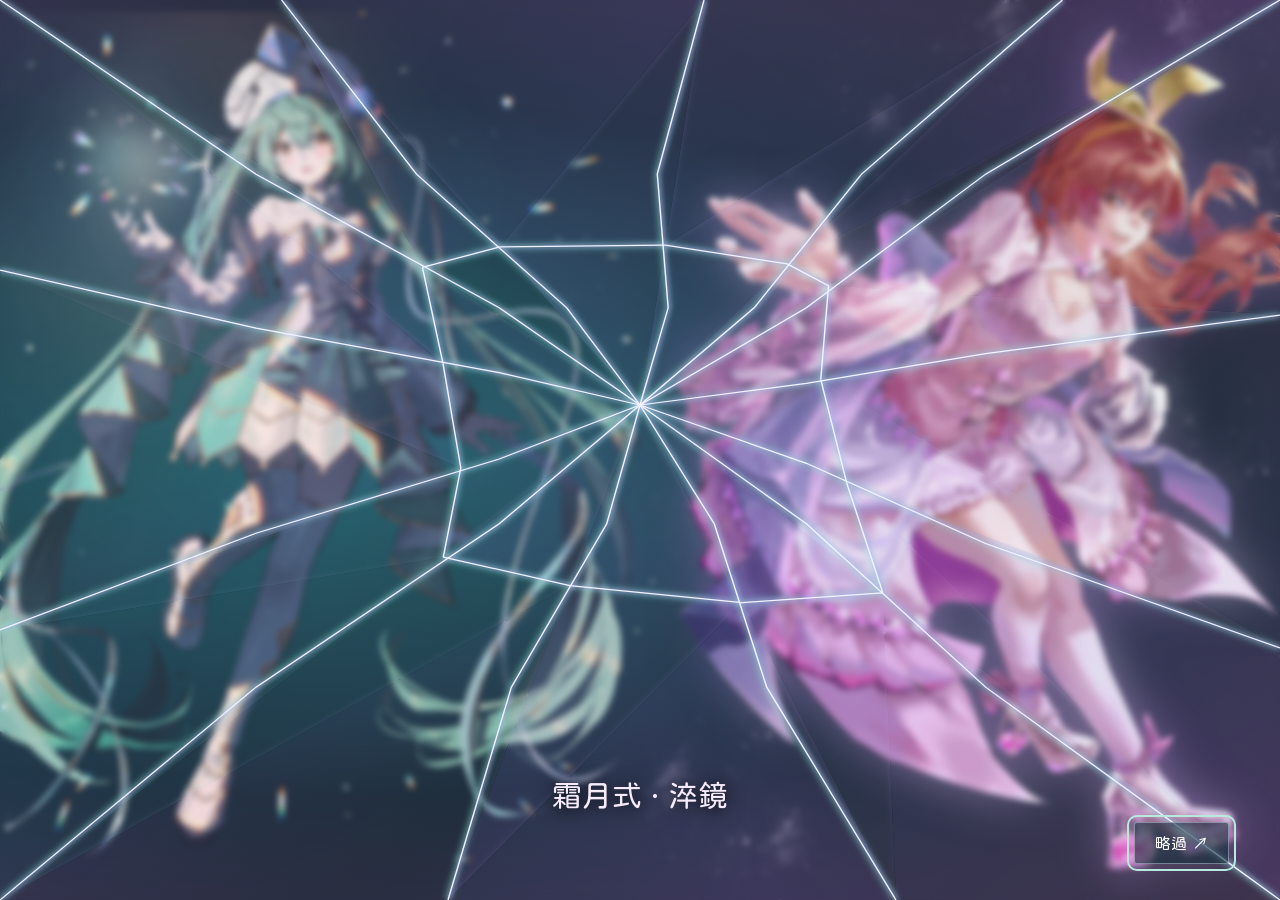
==== commit 5395ffaf: "Format site source and regenerate the ACA upload ZIP" ====
--- a/index.html
+++ b/index.html
@@ -1,7 +1,115 @@
-<!doctype html><html lang="zh-Hant" data-theme="dark"><head><meta charset="utf-8"><meta name="viewport" content="width=device-width,initial-scale=1"><meta name="theme-color" content="#071d25"><title>霜月式 · 淬鏡 | 霜月式 · 淬鏡</title><link rel="icon" href="assets/mirror.svg"><link rel="stylesheet" href="screen.css"><script>try{if(sessionStorage.getItem('shimo-theme')==='light')document.documentElement.dataset.theme='light'}catch{}</script></head><body data-page="home">
-<div class="world" aria-hidden="true"><div class="world-background dark-background"></div><div class="world-background light-background"></div><img class="glass-art dark-only" src="assets/layers/dark-glass.webp" alt=""><img class="glass-art light-only" src="assets/layers/light-glass.webp" alt=""></div>
-<header><a class="brand" href="index.html">霜月式 · 淬鏡</a><div class="controls"><button id="theme-toggle" aria-label="切換至明亮模式" aria-pressed="false"><span class="mode-icon" aria-hidden="true">☀</span><span class="mode-label">明亮模式</span></button><button id="motion-toggle" aria-label="關閉動態效果" aria-pressed="true">動態 ON</button></div></header>
-<main class="home-screen" id="main"><div class="home-copy"><div class="event-title"><span>霜月式</span><h1>淬鏡</h1><small>SHIMOTSUKICON 2026</small></div><nav class="main-menu" aria-label="活動目錄"><a class="menu-link" href="introduction.html"><span class="menu-index">01</span><span>活動簡介</span><span aria-hidden="true">↗</span></a><a class="menu-link" href="stage.html"><span class="menu-index">02</span><span>舞臺表演</span><span aria-hidden="true">↗</span></a><a class="menu-link" href="map.html"><span class="menu-index">03</span><span>場地地圖</span><span aria-hidden="true">↗</span></a><a class="menu-link" href="random-play-dance.html"><span class="menu-index">04</span><span>隨機宅舞</span><span aria-hidden="true">↗</span></a><a class="menu-link" href="cosplayer-rules.html"><span class="menu-index">05</span><span>Cosplayer 守則</span><span aria-hidden="true">↗</span></a><a class="menu-link" href="faq.html"><span class="menu-index">06</span><span>常見問題</span><span aria-hidden="true">↗</span></a></nav></div>
-<div class="character-stage" aria-label="看板娘"><img class="character dark-character" src="assets/layers/hekiru.webp" alt="Hekiru"><img class="character light-character" src="assets/layers/nozomi.webp" alt="Nozomi"><span class="character-name dark-only">Hekiru</span><span class="character-name light-only">Nozomi</span></div></main>
-<footer><span>香港大學動漫聯盟</span><span class="event-date">2026.11.15 · 12:00–20:00</span><div><button id="replay">重播開場</button><a href="https://www.instagram.com/acahku/" target="_blank" rel="noopener">Instagram ↗</a></div></footer>
-<div class="entrance" id="entrance" hidden><div class="entrance-backdrop"></div><div class="entrance-characters" aria-hidden="true"><img class="entrance-hekiru" src="assets/layers/hekiru.webp" alt=""><img class="entrance-nozomi" src="assets/layers/nozomi.webp" alt=""></div><div class="mirror-surface" id="mirror-surface" aria-hidden="true"></div><svg class="crack-lines" viewBox="0 0 1000 800" preserveAspectRatio="none" aria-hidden="true"><g id="fractures"></g></svg><div class="entrance-title" aria-hidden="true">霜月式 · 淬鏡</div><button id="skip">略過 ↗</button></div><script src="screen.js"></script></body></html>+<!doctype html>
+<html lang="zh-Hant" data-theme="dark">
+  <head>
+    <meta charset="utf-8">
+    <meta name="viewport" content="width=device-width,initial-scale=1">
+    <meta name="theme-color" content="#071d25">
+    <title>霜月式 · 淬鏡 | 霜月式 · 淬鏡</title>
+    <link rel="icon" href="assets/mirror.svg">
+    <link rel="stylesheet" href="screen.css">
+    <script>
+      try {
+        if (sessionStorage.getItem('shimo-theme') === 'light') {
+          document.documentElement.dataset.theme = 'light';
+        }
+      } catch {}
+    </script>
+  </head>
+  <body data-page="home">
+    <div class="world" aria-hidden="true">
+      <div class="world-background dark-background"></div>
+      <div class="world-background light-background"></div>
+      <img class="glass-art dark-only" src="assets/layers/dark-glass.webp" alt="">
+      <img class="glass-art light-only" src="assets/layers/light-glass.webp" alt="">
+    </div>
+
+    <header>
+      <a class="brand" href="index.html" data-zh="霜月式 · 淬鏡" data-en="ShimotsukiCon · Saikyou">霜月式 · 淬鏡</a>
+      <div class="controls">
+        <button id="language-toggle" aria-label="Switch to English" lang="en">EN</button>
+        <button id="theme-toggle" aria-label="切換至明亮模式" aria-pressed="false"><span class="mode-icon" aria-hidden="true">☀</span><span class="mode-label">明亮模式</span></button>
+        <button id="motion-toggle" aria-label="關閉動態效果" aria-pressed="true">動態 ON</button>
+      </div>
+    </header>
+
+    <main class="home-screen" id="main">
+      <div class="home-copy">
+        <div class="event-title">
+          <span>霜月式</span>
+          <h1>淬鏡</h1>
+          <small>SHIMOTSUKICON · SAIKYOU 2026</small>
+        </div>
+
+        <nav class="main-menu" aria-label="活動目錄">
+          <a class="menu-link" href="introduction.html">
+            <span class="menu-index">01</span>
+            <span data-zh="活動簡介" data-en="Introduction">活動簡介</span>
+            <span aria-hidden="true">↗</span>
+          </a>
+          <a class="menu-link" href="stage.html">
+            <span class="menu-index">02</span>
+            <span data-zh="舞臺表演" data-en="Stage">舞臺表演</span>
+            <span aria-hidden="true">↗</span>
+          </a>
+          <a class="menu-link" href="map.html">
+            <span class="menu-index">03</span>
+            <span data-zh="場地地圖" data-en="Map">場地地圖</span>
+            <span aria-hidden="true">↗</span>
+          </a>
+          <a class="menu-link" href="random-play-dance.html">
+            <span class="menu-index">04</span>
+            <span data-zh="隨機宅舞" data-en="Random Play Dance">隨機宅舞</span>
+            <span aria-hidden="true">↗</span>
+          </a>
+          <a class="menu-link" href="cosplayer-rules.html">
+            <span class="menu-index">05</span>
+            <span data-zh="Cosplayer 守則" data-en="Cosplayer Rules">Cosplayer 守則</span>
+            <span aria-hidden="true">↗</span>
+          </a>
+          <a class="menu-link" href="participants-regulations.html">
+            <span class="menu-index">06</span>
+            <span data-zh="參加者守則" data-en="Participants Regulations">參加者守則</span>
+            <span aria-hidden="true">↗</span>
+          </a>
+          <a class="menu-link" href="faq.html">
+            <span class="menu-index">07</span>
+            <span data-zh="常見問題" data-en="FAQ">常見問題</span>
+            <span aria-hidden="true">↗</span>
+          </a>
+        </nav>
+      </div>
+
+      <div class="character-stage" aria-label="看板娘">
+        <img class="character dark-character" src="assets/layers/hekiru.webp" alt="Hekiru">
+        <img class="character light-character" src="assets/layers/nozomi.webp" alt="Nozomi">
+        <span class="character-name dark-only">Hekiru</span>
+        <span class="character-name light-only">Nozomi</span>
+      </div>
+    </main>
+
+    <footer>
+      <a class="society-link" href="https://www.acabox.studsoc.hku.hk/" target="_blank" rel="noopener" data-zh="ACA 網站 ↗" data-en="ACA website ↗">ACA 網站 ↗</a>
+      <span class="event-date">2026.11.15 · 12:00–20:00</span>
+      <div>
+        <a class="ticket-link" href="https://www.art-mate.net/doc/99977" target="_blank" rel="noopener" data-zh="購票 ↗" data-en="Tickets ↗">購票 ↗</a>
+        <button id="replay" data-zh="重播開場" data-en="Replay intro">重播開場</button>
+        <a href="https://www.instagram.com/acahku/" target="_blank" rel="noopener">IG ↗</a>
+      </div>
+    </footer>
+
+    <div class="entrance" id="entrance" hidden>
+      <div class="entrance-backdrop"></div>
+      <div class="entrance-characters" aria-hidden="true">
+        <img class="entrance-hekiru" src="assets/layers/hekiru.webp" alt="">
+        <img class="entrance-nozomi" src="assets/layers/nozomi.webp" alt="">
+      </div>
+      <div class="mirror-surface" id="mirror-surface" aria-hidden="true"></div>
+      <svg class="crack-lines" viewBox="0 0 1000 800" preserveAspectRatio="none" aria-hidden="true">
+        <g id="fractures"></g>
+      </svg>
+      <div class="entrance-title" aria-hidden="true">霜月式 · 淬鏡</div>
+      <button id="skip" data-zh="略過 ↗" data-en="Skip ↗">略過 ↗</button>
+    </div>
+    <script src="screen.js"></script>
+  </body>
+</html>
--- a/screen.css
+++ b/screen.css
@@ -1,7 +1,1955 @@
-@font-face{font-family:Huninn;src:url('assets/fonts/jf-openhuninn-2.1.ttf')}*{box-sizing:border-box}html,body{margin:0;height:100%;overflow:hidden}html{--text:#f2f1e6;--sub:#c3d4d7;--line:#c0ddd44a;--panel:#081b27cf;--accent:#b9e9de;--button:#0e2939b8;background:#071d25;color:var(--text);font:18px Huninn,'Microsoft JhengHei',sans-serif}html[data-theme=light]{--text:#49304e;--sub:#725a77;--line:#987c9e77;--panel:#fff6ffe0;--accent:#725185;--button:#fff5ffd6;background:#f3e7f3;color-scheme:light}body{display:grid;grid-template-rows:88px minmax(0,1fr) 58px;isolation:isolate}a{color:inherit;text-decoration:none}button{font:inherit;color:inherit;cursor:pointer}button,a{touch-action:manipulation;-webkit-tap-highlight-color:transparent}button{background:none;border:0}a:focus-visible,button:focus-visible,summary:focus-visible{outline:2px solid var(--accent);outline-offset:5px}button:disabled{cursor:default}img{display:block}header{padding:0 4%;display:flex;align-items:center;justify-content:space-between;z-index:3;gap:20px}.brand{font-size:25px;white-space:nowrap}.controls{display:flex;align-items:center;gap:20px}.controls button,.home-link{font-size:15px;padding:10px 13px;border:1px solid var(--line);border-radius:4px;background:var(--button)}#motion-toggle{font-size:12px;padding:10px 8px;color:var(--sub)}.mode-icon{margin-right:8px}.world{position:fixed;inset:0;z-index:-2;pointer-events:none}.world-background{position:absolute;inset:0;background-position:center;background-size:cover;transition:opacity .8s}.dark-background{background-image:linear-gradient(90deg,#03152030,transparent),url('assets/layers/dark-background.webp')}.light-background{opacity:0;background-image:url('assets/layers/light-background.webp');filter:brightness(1.8) saturate(.5)}[data-theme=light] .light-background{opacity:.23}[data-theme=light] .dark-background{opacity:0}.glass-art{position:absolute;inset:0;width:100%;height:100%;object-fit:cover;opacity:.28;transition:opacity .8s}.light-only{display:none!important}[data-theme=light] .dark-only{display:none!important}[data-theme=light] .light-only{display:block!important}.home-screen,.detail-screen{position:relative;min-height:0;width:min(1400px,94vw);margin:auto;height:100%}.home-copy{position:relative;z-index:2;width:390px;height:100%;display:flex;flex-direction:column;justify-content:center;padding-bottom:20px;margin-left:5%}.event-title{margin-bottom:25px;width:max-content}.event-title>span{font-size:31px;letter-spacing:.18em}.event-title h1{font-size:100px;line-height:1.1;margin:5px 0 10px;font-weight:400;letter-spacing:.09em;text-shadow:2px 3px 0 #37878970}.event-title small{font-size:12px;letter-spacing:.17em;color:var(--sub)}.main-menu{display:grid;gap:10px;max-width:355px}.menu-link{display:flex;align-items:center;gap:18px;min-height:53px;padding:10px 19px;border:1px solid var(--line);background:var(--button);backdrop-filter:blur(9px);border-radius:3px;transition:background .2s,transform .2s;position:relative;overflow:hidden}.menu-link>span:last-child{margin-left:auto;color:var(--accent)}.menu-index{font-size:12px;color:var(--sub)}.menu-link:hover{background:#24505bc9;transform:translateX(6px)}[data-theme=light] .menu-link:hover{background:#f7dcff}.character-stage{position:absolute;inset:0 -4% 0 34%;pointer-events:none;z-index:0;perspective:900px}.character{position:absolute;right:0;bottom:-5%;width:100%;height:115%;object-fit:contain;object-position:center;transition:opacity .8s,transform 1.2s;filter:drop-shadow(0 10px 25px #00191a44)}.dark-character{opacity:1;transform:translateX(0)}.light-character{opacity:0;transform:translateX(40px)}[data-theme=light] .dark-character{opacity:0;transform:translateX(-40px)}[data-theme=light] .light-character{opacity:1;transform:translateX(0)}.character-name{position:absolute;bottom:4%;right:12%;font-size:18px;color:var(--sub);letter-spacing:.12em}footer{padding:0 4%;display:flex;align-items:center;justify-content:space-between;gap:20px;z-index:2;color:var(--sub);font-size:12px}footer>div{display:flex;gap:22px;align-items:center}footer button{font-size:13px;padding:8px 0}.event-date{font-size:15px}.detail-screen{display:flex;align-items:center}.page-panel{position:relative;z-index:2;margin-left:5%;width:650px;max-height:100%;padding:32px 38px;background:var(--panel);border:1px solid var(--line);border-radius:5px;backdrop-filter:blur(15px);box-shadow:0 18px 70px #0002}.panel-top{display:flex;justify-content:space-between;align-items:center;gap:15px;color:var(--sub);font-size:11px;letter-spacing:.05em}.panel-top nav{display:flex;gap:6px}.panel-top nav a{display:grid;place-items:center;width:27px;height:27px;border:1px solid var(--line);font-size:12px;letter-spacing:0}.panel-top a[aria-current]{background:var(--accent);color:#0b2c30}[data-theme=light] .panel-top a[aria-current]{color:white}.page-panel h1{font-weight:400;font-size:36px;margin:26px 0}.page-content{font-size:18px;line-height:1.8}.page-content>p{margin:0 0 17px}.page-content small{font-size:12px;color:var(--sub)}.page-content dl{margin:22px 0}.page-content dl>div{display:grid;grid-template-columns:65px 1fr;gap:16px;border-top:1px solid var(--line);padding:11px 0}.page-content dd{margin:0}.page-content dt{color:var(--sub)}.pending{height:230px;display:flex;flex-direction:column;align-items:center;justify-content:center;text-align:center;gap:15px;color:var(--sub)}.pending>span{font-size:51px;color:var(--accent);line-height:1}.pending p{margin:0}.map-space{height:230px;border:1px dashed var(--line);display:flex;align-items:center;justify-content:center;flex-direction:column;color:var(--sub);font-size:16px}.map-space>span{font-size:50px;color:var(--accent)}.venue{font-size:19px;margin:18px 0 0!important}.detail-screen .character-stage{inset:0 -8% 0 45%;opacity:.8}.faq-items details{border-top:1px solid var(--line);padding:0}.faq-items summary{padding:18px 0;cursor:pointer;font-size:19px;list-style:none}.faq-items summary:after{content:'＋';float:right;color:var(--accent)}.faq-items details[open] summary:after{content:'−'}.faq-items p{font-size:16px;margin:0 0 20px;color:var(--sub);overflow-wrap:anywhere}.faq-items a{border-bottom:1px solid var(--line)}
-.entrance[hidden]{display:none}.entrance{position:fixed;inset:0;z-index:30;overflow:hidden;perspective:1200px}.entrance-backdrop{position:absolute;inset:0;background:radial-gradient(ellipse at 25% 50%,#185c67,#0d1e2b 55%,#33203f);transition:opacity 2s}.entrance-characters{position:absolute;inset:0;perspective:900px}.entrance-characters img{position:absolute;width:57%;height:100%;object-fit:contain;opacity:0;filter:blur(7px);transition:opacity 1.8s,transform 3s,filter 2s}.entrance-hekiru{left:-5%;transform:translate(-50px,35px) scale(.85)}.entrance-nozomi{right:-5%;transform:translate(50px,35px) scale(.85)}.entrance.awake .entrance-characters img{opacity:1;filter:blur(0);transform:translate(0) scale(1)}.mirror-surface{position:absolute;inset:0;perspective:1100px}.facet{position:absolute;inset:0;background:linear-gradient(var(--angle),#bdf7ec18,#a897e936 40%,#e8e3f515 65%,#87bde92b);backdrop-filter:blur(3px);transform-origin:var(--origin);transition:transform 2.6s cubic-bezier(.14,.66,.26,1),opacity 2.6s;transition-delay:var(--delay)}.crack-lines{position:absolute;inset:0;width:100%;height:100%;fill:none;stroke:#f1f5ff;stroke-width:1.1;filter:drop-shadow(1px 0 2px #b99cfa) drop-shadow(-1px 0 3px #88f0d3);opacity:0;transition:opacity .5s}.crack-lines path{stroke-dasharray:1;stroke-dashoffset:1}.entrance.cracked .crack-lines{opacity:1}.entrance.cracked .crack-lines path{animation:crack 1.1s ease-out forwards;animation-delay:var(--delay)}.entrance.broken .facet{transform:translate3d(var(--dx),var(--dy),var(--dz)) rotateX(var(--rx)) rotateY(var(--ry)) rotateZ(var(--rz));opacity:0}.entrance.broken .entrance-backdrop,.entrance.broken .entrance-characters,.entrance.broken .crack-lines,.entrance.broken .entrance-title{opacity:0;transition:opacity 1.8s}.entrance-title{position:absolute;bottom:10%;left:0;right:0;text-align:center;font-size:30px;color:#f5ebfa;text-shadow:0 2px 18px #000;transition:opacity 1s}#skip{position:absolute;right:4%;bottom:4%;padding:12px 20px;border:1px solid #d9ecf96b;background:#102b3790;color:white;border-radius:3px;font-size:16px}.entering .character-stage{opacity:0;transform:translateZ(-90px) scale(.86)}.character-stage{transition:opacity 2s,transform 2s}.fx{position:fixed;inset:0;z-index:40;pointer-events:none;overflow:hidden}.spark{position:absolute;width:var(--size);height:calc(var(--size)*1.7);left:var(--x);top:var(--y);clip-path:polygon(0 0,100% 30%,20% 100%);background:linear-gradient(140deg,#fff,var(--color),#ffffff20);animation:spark .85s ease-out forwards}.button-piece{position:fixed;pointer-events:none;transform-origin:50% 50%;animation:piece .8s ease-out forwards}.button-piece>*{margin:0!important;transform:none!important;transition:none!important;pointer-events:none!important;position:relative!important;opacity:1!important}.paused *, .paused *:after{animation:none!important;transition:none!important}.paused .fx{display:none}@keyframes crack{to{stroke-dashoffset:0}}@keyframes spark{to{transform:translate(var(--dx),var(--dy)) rotate(160deg);opacity:0}}@keyframes piece{to{transform:translate(var(--dx),var(--dy)) rotate(var(--r));opacity:0}}
-@media(max-height:800px) and (min-width:701px){body{grid-template-rows:70px minmax(0,1fr) 44px}.event-title{margin-bottom:18px}.event-title h1{font-size:78px}.event-title>span{font-size:25px}.main-menu{gap:7px}.menu-link{min-height:44px;padding:8px 16px}.page-panel{padding:25px 30px}.page-panel h1{margin:18px 0;font-size:32px}.page-content{font-size:16px;line-height:1.6}.page-content dl>div{padding:8px 0}.page-content dl{margin:16px 0}}
-@media(max-width:900px){.home-copy{margin-left:2%;width:330px}.character-stage{inset:0 -15% 0 25%}.menu-link{font-size:17px}.main-menu{max-width:310px}.page-panel{width:580px;margin-left:2%}.detail-screen .character-stage{opacity:.35}.brand{font-size:21px}.controls{gap:10px}.controls button,.home-link{font-size:13px;padding:9px 11px}}
-@media(max-width:700px){body{grid-template-rows:66px minmax(0,1fr) 48px}header{padding:0 5%;gap:10px}.brand{font-size:18px}.controls{gap:7px}.controls button,.home-link{font-size:12px;padding:8px 9px}.mode-icon{margin:0;font-size:18px}.mode-label{display:none}#motion-toggle{font-size:10px}.home-screen,.detail-screen{width:90vw}.home-copy{margin:0;width:100%;justify-content:flex-end;padding-bottom:14px}.event-title{margin:0 0 16px}.event-title>span{font-size:22px}.event-title h1{font-size:68px;letter-spacing:.05em;margin:3px 0 6px}.event-title small{font-size:10px}.main-menu{grid-template-columns:1fr 1fr;gap:10px;max-width:none}.menu-link{font-size:16px;min-height:52px;gap:8px;padding:10px 12px;background:var(--panel)}.menu-index{display:none}.menu-link:hover{transform:none}.character-stage{inset:-12% -21% 22% 8%;opacity:.95}.character{height:110%;bottom:0}.character-name{display:none!important}.home-copy .event-title{z-index:2;text-shadow:0 2px 18px #00171d}.home-copy .event-title h1{color:#f0faf3}[data-theme=light] .home-copy .event-title h1{color:#49304e;text-shadow:0 2px 15px #fff}.home-copy .event-title small{color:var(--text)}footer{font-size:10px;padding:0 5%;gap:10px}footer>div{gap:14px}footer button{font-size:11px}.event-date{display:none}.detail-screen{align-items:center}.page-panel{width:100%;margin:0;padding:22px;max-height:100%}.page-panel h1{font-size:29px;margin:22px 0}.page-content{font-size:16px;line-height:1.7}.page-content>p{margin:0 0 15px}.page-content dl>div{padding:9px 0;grid-template-columns:48px 1fr;gap:13px}.page-content dl{margin:17px 0}.page-content small{font-size:11px}.panel-top{font-size:9px;letter-spacing:0;gap:10px;flex-wrap:wrap}.panel-top nav a{width:26px;height:26px;font-size:11px}.panel-top nav{gap:5px}.pending{height:210px}.map-space{height:200px;font-size:15px}.venue{font-size:17px}.faq-items summary{font-size:17px;padding:17px 0}.faq-items p{font-size:14px;margin-bottom:16px}.detail-screen .character-stage{inset:0 -30% 0 0;opacity:.28}.entrance-characters img{width:85%;height:78%}.entrance-hekiru{left:-25%;top:-4%}.entrance-nozomi{right:-25%;bottom:-2%}.entrance-title{font-size:26px;bottom:12%}#skip{font-size:14px}}
-@media(max-height:690px) and (max-width:700px){body{grid-template-rows:58px minmax(0,1fr) 40px}.event-title h1{font-size:55px}.event-title>span{font-size:19px}.event-title{margin-bottom:12px}.menu-link{min-height:46px;font-size:15px}.main-menu{gap:8px}.home-copy{padding-bottom:8px}.page-panel{padding:18px}.page-panel h1{font-size:26px;margin:14px 0}.page-content{font-size:15px;line-height:1.6}.page-content>p{margin-bottom:10px}.page-content dl{margin:12px 0}.page-content dl>div{padding:6px 0}.pending{height:170px}.map-space{height:170px}.panel-top nav a{width:24px;height:24px}}
-@media(prefers-reduced-motion:reduce){*,*:before,*:after{transition:none!important;animation:none!important}.entrance,.fx{display:none!important}.entering .character-stage{opacity:1;transform:none}}
+@font-face {
+  font-family: Huninn;
+  src: url('assets/fonts/jf-openhuninn-2.1.ttf');
+}
+* {
+  box-sizing: border-box;
+}
+html,
+body {
+  margin: 0;
+  height: 100%;
+  overflow: hidden;
+}
+html {
+  --text: #f2f1e6;
+  --sub: #c3d4d7;
+  --line: #c0ddd44a;
+  --panel: #081b27cf;
+  --accent: #b9e9de;
+  --button: #0e2939b8;
+  background: #071d25;
+  color: var(--text);
+  font:
+    18px Huninn,
+    'Microsoft JhengHei',
+    sans-serif;
+}
+html[data-theme='light'] {
+  --text: #49304e;
+  --sub: #725a77;
+  --line: #987c9e77;
+  --panel: #fff6ffe0;
+  --accent: #725185;
+  --button: #fff5ffd6;
+  background: #f3e7f3;
+  color-scheme: light;
+}
+body {
+  display: grid;
+  grid-template-rows: 88px minmax(0, 1fr) 58px;
+  isolation: isolate;
+}
+a {
+  color: inherit;
+  text-decoration: none;
+}
+button {
+  font: inherit;
+  color: inherit;
+  cursor: pointer;
+}
+button,
+a {
+  touch-action: manipulation;
+  -webkit-tap-highlight-color: transparent;
+}
+button {
+  background: none;
+  border: 0;
+}
+a:focus-visible,
+button:focus-visible,
+summary:focus-visible {
+  outline: 2px solid var(--accent);
+  outline-offset: 5px;
+}
+button:disabled {
+  cursor: default;
+}
+img {
+  display: block;
+}
+
+/* Site header and controls */
+header {
+  padding: 0 4%;
+  display: flex;
+  align-items: center;
+  justify-content: space-between;
+  z-index: 3;
+  gap: 20px;
+}
+.brand {
+  font-size: 25px;
+  white-space: nowrap;
+}
+.controls {
+  display: flex;
+  align-items: center;
+  gap: 20px;
+}
+.controls button,
+.home-link {
+  font-size: 15px;
+  padding: 10px 13px;
+  border: 1px solid var(--line);
+  border-radius: 4px;
+  background: var(--button);
+}
+#motion-toggle {
+  font-size: 12px;
+  padding: 10px 8px;
+  color: var(--sub);
+}
+.mode-icon {
+  margin-right: 8px;
+}
+
+/* Background artwork and theme layers */
+.world {
+  position: fixed;
+  inset: 0;
+  z-index: -2;
+  pointer-events: none;
+}
+.world-background {
+  position: absolute;
+  inset: 0;
+  background-position: center;
+  background-size: cover;
+  transition: opacity 0.8s;
+}
+.dark-background {
+  background-image:
+    linear-gradient(90deg, #03152030, transparent),
+    url('assets/layers/dark-background.webp');
+}
+.light-background {
+  opacity: 0;
+  background-image: url('assets/layers/light-background.webp');
+  filter: brightness(1.8) saturate(0.5);
+}
+[data-theme='light'] .light-background {
+  opacity: 0.23;
+}
+[data-theme='light'] .dark-background {
+  opacity: 0;
+}
+.glass-art {
+  position: absolute;
+  inset: 0;
+  width: 100%;
+  height: 100%;
+  object-fit: cover;
+  opacity: 0.28;
+  transition: opacity 0.8s;
+}
+.light-only {
+  display: none !important;
+}
+[data-theme='light'] .dark-only {
+  display: none !important;
+}
+[data-theme='light'] .light-only {
+  display: block !important;
+}
+.home-screen,
+.detail-screen {
+  position: relative;
+  min-height: 0;
+  width: min(1400px, 94vw);
+  margin: auto;
+  height: 100%;
+}
+
+/* Event title and home menu */
+.home-copy {
+  position: relative;
+  z-index: 2;
+  width: 390px;
+  height: 100%;
+  display: flex;
+  flex-direction: column;
+  justify-content: center;
+  padding-bottom: 20px;
+  margin-left: 5%;
+}
+.event-title {
+  margin-bottom: 25px;
+  width: max-content;
+}
+.event-title > span {
+  font-size: 31px;
+  letter-spacing: 0.18em;
+}
+.event-title h1 {
+  font-size: 100px;
+  line-height: 1.1;
+  margin: 5px 0 10px;
+  font-weight: 400;
+  letter-spacing: 0.09em;
+  text-shadow: 2px 3px 0 #37878970;
+}
+.event-title small {
+  font-size: 12px;
+  letter-spacing: 0.17em;
+  color: var(--sub);
+}
+.main-menu {
+  display: grid;
+  gap: 10px;
+  max-width: 355px;
+}
+.menu-link {
+  display: flex;
+  align-items: center;
+  gap: 18px;
+  min-height: 53px;
+  padding: 10px 19px;
+  border: 1px solid var(--line);
+  background: var(--button);
+  backdrop-filter: blur(9px);
+  border-radius: 3px;
+  transition:
+    background 0.2s,
+    transform 0.2s;
+  position: relative;
+  overflow: hidden;
+}
+.menu-link > span:last-child {
+  margin-left: auto;
+  color: var(--accent);
+}
+.menu-index {
+  font-size: 12px;
+  color: var(--sub);
+}
+.menu-link:hover {
+  background: #24505bc9;
+  transform: translateX(6px);
+}
+[data-theme='light'] .menu-link:hover {
+  background: #f7dcff;
+}
+
+/* Character artwork */
+.character-stage {
+  position: absolute;
+  inset: 0 -4% 0 34%;
+  pointer-events: none;
+  z-index: 0;
+  perspective: 900px;
+}
+.character {
+  position: absolute;
+  right: 0;
+  bottom: -5%;
+  width: 100%;
+  height: 115%;
+  object-fit: contain;
+  object-position: center;
+  transition:
+    opacity 0.8s,
+    transform 1.2s;
+  filter: drop-shadow(0 10px 25px #00191a44);
+}
+.dark-character {
+  opacity: 1;
+  transform: translateX(0);
+}
+.light-character {
+  opacity: 0;
+  transform: translateX(40px);
+}
+[data-theme='light'] .dark-character {
+  opacity: 0;
+  transform: translateX(-40px);
+}
+[data-theme='light'] .light-character {
+  opacity: 1;
+  transform: translateX(0);
+}
+.character-name {
+  position: absolute;
+  bottom: 4%;
+  right: 12%;
+  font-size: 18px;
+  color: var(--sub);
+  letter-spacing: 0.12em;
+}
+
+/* Footer */
+footer {
+  padding: 0 4%;
+  display: flex;
+  align-items: center;
+  justify-content: space-between;
+  gap: 20px;
+  z-index: 2;
+  color: var(--sub);
+  font-size: 12px;
+}
+footer > div {
+  display: flex;
+  gap: 22px;
+  align-items: center;
+}
+footer button {
+  font-size: 13px;
+  padding: 8px 0;
+}
+.event-date {
+  font-size: 15px;
+}
+.detail-screen {
+  display: flex;
+  align-items: center;
+}
+
+/* Interior page layout */
+.page-panel {
+  position: relative;
+  z-index: 2;
+  margin-left: 5%;
+  width: 650px;
+  max-height: 100%;
+  padding: 32px 38px;
+  background: var(--panel);
+  border: 1px solid var(--line);
+  border-radius: 5px;
+  backdrop-filter: blur(15px);
+  box-shadow: 0 18px 70px #0002;
+}
+.panel-top {
+  display: flex;
+  justify-content: space-between;
+  align-items: center;
+  gap: 15px;
+  color: var(--sub);
+  font-size: 11px;
+  letter-spacing: 0.05em;
+}
+.panel-top nav {
+  display: flex;
+  gap: 6px;
+}
+.panel-top nav a {
+  display: grid;
+  place-items: center;
+  width: 27px;
+  height: 27px;
+  border: 1px solid var(--line);
+  font-size: 12px;
+  letter-spacing: 0;
+}
+.panel-top a[aria-current] {
+  background: var(--accent);
+  color: #0b2c30;
+}
+[data-theme='light'] .panel-top a[aria-current] {
+  color: white;
+}
+.page-panel h1 {
+  font-weight: 400;
+  font-size: 36px;
+  margin: 26px 0;
+}
+.page-content {
+  font-size: 18px;
+  line-height: 1.8;
+}
+.page-content > p {
+  margin: 0 0 17px;
+}
+.page-content small {
+  font-size: 12px;
+  color: var(--sub);
+}
+.page-content dl {
+  margin: 22px 0;
+}
+.page-content dl > div {
+  display: grid;
+  grid-template-columns: 65px 1fr;
+  gap: 16px;
+  border-top: 1px solid var(--line);
+  padding: 11px 0;
+}
+.page-content dd {
+  margin: 0;
+}
+.page-content dt {
+  color: var(--sub);
+}
+.pending {
+  height: 230px;
+  display: flex;
+  flex-direction: column;
+  align-items: center;
+  justify-content: center;
+  text-align: center;
+  gap: 15px;
+  color: var(--sub);
+}
+.pending > span {
+  font-size: 51px;
+  color: var(--accent);
+  line-height: 1;
+}
+.pending p {
+  margin: 0;
+}
+.map-space {
+  height: 230px;
+  border: 1px dashed var(--line);
+  display: flex;
+  align-items: center;
+  justify-content: center;
+  flex-direction: column;
+  color: var(--sub);
+  font-size: 16px;
+}
+.map-space > span {
+  font-size: 50px;
+  color: var(--accent);
+}
+.venue {
+  font-size: 19px;
+  margin: 18px 0 0 !important;
+}
+.detail-screen .character-stage {
+  inset: 0 -8% 0 45%;
+  opacity: 0.8;
+}
+.faq-items details {
+  border-top: 1px solid var(--line);
+  padding: 0;
+}
+.faq-items summary {
+  padding: 18px 0;
+  cursor: pointer;
+  font-size: 19px;
+  list-style: none;
+}
+.faq-items summary:after {
+  content: '＋';
+  float: right;
+  color: var(--accent);
+}
+.faq-items details[open] summary:after {
+  content: '−';
+}
+.faq-items p {
+  font-size: 16px;
+  margin: 0 0 20px;
+  color: var(--sub);
+  overflow-wrap: anywhere;
+}
+.faq-items a {
+  border-bottom: 1px solid var(--line);
+}
+.entrance[hidden] {
+  display: none;
+}
+
+/* Opening animation */
+.entrance {
+  position: fixed;
+  inset: 0;
+  z-index: 30;
+  overflow: hidden;
+  perspective: 1200px;
+}
+.entrance-backdrop {
+  position: absolute;
+  inset: 0;
+  background: radial-gradient(
+    ellipse at 25% 50%,
+    #185c67,
+    #0d1e2b 55%,
+    #33203f
+  );
+  transition: opacity 2s;
+}
+.entrance-characters {
+  position: absolute;
+  inset: 0;
+  perspective: 900px;
+}
+.entrance-characters img {
+  position: absolute;
+  width: 57%;
+  height: 100%;
+  object-fit: contain;
+  opacity: 0;
+  filter: blur(7px);
+  transition:
+    opacity 1.8s,
+    transform 3s,
+    filter 2s;
+}
+.entrance-hekiru {
+  left: -5%;
+  transform: translate(-50px, 35px) scale(0.85);
+}
+.entrance-nozomi {
+  right: -5%;
+  transform: translate(50px, 35px) scale(0.85);
+}
+.entrance.awake .entrance-characters img {
+  opacity: 1;
+  filter: blur(0);
+  transform: translate(0) scale(1);
+}
+.mirror-surface {
+  position: absolute;
+  inset: 0;
+  perspective: 1100px;
+}
+.facet {
+  position: absolute;
+  inset: 0;
+  background: linear-gradient(
+    var(--angle),
+    #bdf7ec18,
+    #a897e936 40%,
+    #e8e3f515 65%,
+    #87bde92b
+  );
+  backdrop-filter: blur(3px);
+  transform-origin: var(--origin);
+  transition:
+    transform 2.6s cubic-bezier(0.14, 0.66, 0.26, 1),
+    opacity 2.6s;
+  transition-delay: var(--delay);
+}
+.crack-lines {
+  position: absolute;
+  inset: 0;
+  width: 100%;
+  height: 100%;
+  fill: none;
+  stroke: #f1f5ff;
+  stroke-width: 1.1;
+  filter: drop-shadow(1px 0 2px #b99cfa) drop-shadow(-1px 0 3px #88f0d3);
+  opacity: 0;
+  transition: opacity 0.5s;
+}
+.crack-lines path {
+  stroke-dasharray: 1;
+  stroke-dashoffset: 1;
+}
+.entrance.cracked .crack-lines {
+  opacity: 1;
+}
+.entrance.cracked .crack-lines path {
+  animation: crack 1.1s ease-out forwards;
+  animation-delay: var(--delay);
+}
+.entrance.broken .facet {
+  transform: translate3d(var(--dx), var(--dy), var(--dz)) rotateX(var(--rx))
+    rotateY(var(--ry)) rotateZ(var(--rz));
+  opacity: 0;
+}
+.entrance.broken .entrance-backdrop,
+.entrance.broken .entrance-characters,
+.entrance.broken .crack-lines,
+.entrance.broken .entrance-title {
+  opacity: 0;
+  transition: opacity 1.8s;
+}
+.entrance-title {
+  position: absolute;
+  bottom: 10%;
+  left: 0;
+  right: 0;
+  text-align: center;
+  font-size: 30px;
+  color: #f5ebfa;
+  text-shadow: 0 2px 18px #000;
+  transition: opacity 1s;
+}
+#skip {
+  position: absolute;
+  right: 4%;
+  bottom: 4%;
+  padding: 12px 20px;
+  border: 1px solid #d9ecf96b;
+  background: #102b3790;
+  color: white;
+  border-radius: 3px;
+  font-size: 16px;
+}
+.entering .character-stage {
+  opacity: 0;
+  transform: translateZ(-90px) scale(0.86);
+}
+.character-stage {
+  transition:
+    opacity 2s,
+    transform 2s;
+}
+
+/* Click and button effects */
+.fx {
+  position: fixed;
+  inset: 0;
+  z-index: 40;
+  pointer-events: none;
+  overflow: hidden;
+}
+.spark {
+  position: absolute;
+  width: var(--size);
+  height: calc(var(--size) * 1.7);
+  left: var(--x);
+  top: var(--y);
+  clip-path: polygon(0 0, 100% 30%, 20% 100%);
+  background: linear-gradient(140deg, #fff, var(--color), #ffffff20);
+  animation: spark 0.85s ease-out forwards;
+}
+.button-piece {
+  position: fixed;
+  pointer-events: none;
+  transform-origin: 50% 50%;
+  animation: piece 0.8s ease-out forwards;
+}
+.button-piece > * {
+  margin: 0 !important;
+  transform: none !important;
+  transition: none !important;
+  pointer-events: none !important;
+  position: relative !important;
+  opacity: 1 !important;
+}
+.paused *,
+.paused *:after {
+  animation: none !important;
+  transition: none !important;
+}
+.paused .fx {
+  display: none;
+}
+@keyframes crack {
+  to {
+    stroke-dashoffset: 0;
+  }
+}
+@keyframes spark {
+  to {
+    transform: translate(var(--dx), var(--dy)) rotate(160deg);
+    opacity: 0;
+  }
+}
+@keyframes piece {
+  to {
+    transform: translate(var(--dx), var(--dy)) rotate(var(--r));
+    opacity: 0;
+  }
+}
+@media (max-height: 800px) and (min-width: 701px) {
+  body {
+    grid-template-rows: 70px minmax(0, 1fr) 44px;
+  }
+  .event-title {
+    margin-bottom: 18px;
+  }
+  .event-title h1 {
+    font-size: 78px;
+  }
+  .event-title > span {
+    font-size: 25px;
+  }
+  .main-menu {
+    gap: 7px;
+  }
+  .menu-link {
+    min-height: 44px;
+    padding: 8px 16px;
+  }
+  .page-panel {
+    padding: 25px 30px;
+  }
+  .page-panel h1 {
+    margin: 18px 0;
+    font-size: 32px;
+  }
+  .page-content {
+    font-size: 16px;
+    line-height: 1.6;
+  }
+  .page-content dl > div {
+    padding: 8px 0;
+  }
+  .page-content dl {
+    margin: 16px 0;
+  }
+}
+@media (max-width: 900px) {
+  .home-copy {
+    margin-left: 2%;
+    width: 330px;
+  }
+  .character-stage {
+    inset: 0 -15% 0 25%;
+  }
+  .menu-link {
+    font-size: 17px;
+  }
+  .main-menu {
+    max-width: 310px;
+  }
+  .page-panel {
+    width: 580px;
+    margin-left: 2%;
+  }
+  .detail-screen .character-stage {
+    opacity: 0.35;
+  }
+  .brand {
+    font-size: 21px;
+  }
+  .controls {
+    gap: 10px;
+  }
+  .controls button,
+  .home-link {
+    font-size: 13px;
+    padding: 9px 11px;
+  }
+}
+@media (max-width: 700px) {
+  body {
+    grid-template-rows: 66px minmax(0, 1fr) 48px;
+  }
+  header {
+    padding: 0 5%;
+    gap: 10px;
+  }
+  .brand {
+    font-size: 18px;
+  }
+  .controls {
+    gap: 7px;
+  }
+  .controls button,
+  .home-link {
+    font-size: 12px;
+    padding: 8px 9px;
+  }
+  .mode-icon {
+    margin: 0;
+    font-size: 18px;
+  }
+  .mode-label {
+    display: none;
+  }
+  #motion-toggle {
+    font-size: 10px;
+  }
+  .home-screen,
+  .detail-screen {
+    width: 90vw;
+  }
+  .home-copy {
+    margin: 0;
+    width: 100%;
+    justify-content: flex-end;
+    padding-bottom: 14px;
+  }
+  .event-title {
+    margin: 0 0 16px;
+  }
+  .event-title > span {
+    font-size: 22px;
+  }
+  .event-title h1 {
+    font-size: 68px;
+    letter-spacing: 0.05em;
+    margin: 3px 0 6px;
+  }
+  .event-title small {
+    font-size: 10px;
+  }
+  .main-menu {
+    grid-template-columns: 1fr 1fr;
+    gap: 10px;
+    max-width: none;
+  }
+  .menu-link {
+    font-size: 16px;
+    min-height: 52px;
+    gap: 8px;
+    padding: 10px 12px;
+    background: var(--panel);
+  }
+  .menu-index {
+    display: none;
+  }
+  .menu-link:hover {
+    transform: none;
+  }
+  .character-stage {
+    inset: -12% -21% 22% 8%;
+    opacity: 0.95;
+  }
+  .character {
+    height: 110%;
+    bottom: 0;
+  }
+  .character-name {
+    display: none !important;
+  }
+  .home-copy .event-title {
+    z-index: 2;
+    text-shadow: 0 2px 18px #00171d;
+  }
+  .home-copy .event-title h1 {
+    color: #f0faf3;
+  }
+  [data-theme='light'] .home-copy .event-title h1 {
+    color: #49304e;
+    text-shadow: 0 2px 15px #fff;
+  }
+  .home-copy .event-title small {
+    color: var(--text);
+  }
+  footer {
+    font-size: 10px;
+    padding: 0 5%;
+    gap: 10px;
+  }
+  footer > div {
+    gap: 14px;
+  }
+  footer button {
+    font-size: 11px;
+  }
+  .event-date {
+    display: none;
+  }
+  .detail-screen {
+    align-items: center;
+  }
+  .page-panel {
+    width: 100%;
+    margin: 0;
+    padding: 22px;
+    max-height: 100%;
+  }
+  .page-panel h1 {
+    font-size: 29px;
+    margin: 22px 0;
+  }
+  .page-content {
+    font-size: 16px;
+    line-height: 1.7;
+  }
+  .page-content > p {
+    margin: 0 0 15px;
+  }
+  .page-content dl > div {
+    padding: 9px 0;
+    grid-template-columns: 48px 1fr;
+    gap: 13px;
+  }
+  .page-content dl {
+    margin: 17px 0;
+  }
+  .page-content small {
+    font-size: 11px;
+  }
+  .panel-top {
+    font-size: 9px;
+    letter-spacing: 0;
+    gap: 10px;
+    flex-wrap: wrap;
+  }
+  .panel-top nav a {
+    width: 26px;
+    height: 26px;
+    font-size: 11px;
+  }
+  .panel-top nav {
+    gap: 5px;
+  }
+  .pending {
+    height: 210px;
+  }
+  .map-space {
+    height: 200px;
+    font-size: 15px;
+  }
+  .venue {
+    font-size: 17px;
+  }
+  .faq-items summary {
+    font-size: 17px;
+    padding: 17px 0;
+  }
+  .faq-items p {
+    font-size: 14px;
+    margin-bottom: 16px;
+  }
+  .detail-screen .character-stage {
+    inset: 0 -30% 0 0;
+    opacity: 0.28;
+  }
+  .entrance-characters img {
+    width: 85%;
+    height: 78%;
+  }
+  .entrance-hekiru {
+    left: -25%;
+    top: -4%;
+  }
+  .entrance-nozomi {
+    right: -25%;
+    bottom: -2%;
+  }
+  .entrance-title {
+    font-size: 26px;
+    bottom: 12%;
+  }
+  #skip {
+    font-size: 14px;
+  }
+}
+@media (max-height: 690px) and (max-width: 700px) {
+  body {
+    grid-template-rows: 58px minmax(0, 1fr) 40px;
+  }
+  .event-title h1 {
+    font-size: 55px;
+  }
+  .event-title > span {
+    font-size: 19px;
+  }
+  .event-title {
+    margin-bottom: 12px;
+  }
+  .menu-link {
+    min-height: 46px;
+    font-size: 15px;
+  }
+  .main-menu {
+    gap: 8px;
+  }
+  .home-copy {
+    padding-bottom: 8px;
+  }
+  .page-panel {
+    padding: 18px;
+  }
+  .page-panel h1 {
+    font-size: 26px;
+    margin: 14px 0;
+  }
+  .page-content {
+    font-size: 15px;
+    line-height: 1.6;
+  }
+  .page-content > p {
+    margin-bottom: 10px;
+  }
+  .page-content dl {
+    margin: 12px 0;
+  }
+  .page-content dl > div {
+    padding: 6px 0;
+  }
+  .pending {
+    height: 170px;
+  }
+  .map-space {
+    height: 170px;
+  }
+  .panel-top nav a {
+    width: 24px;
+    height: 24px;
+  }
+}
+/* Scale the menu with both screen width and available screen height. */
+@media (min-width: 901px) {
+  .home-copy {
+    width: clamp(340px, 31vw, 490px);
+  }
+  .main-menu {
+    max-width: none;
+    width: 100%;
+    gap: clamp(8px, 1.2vh, 14px);
+  }
+  .menu-link {
+    font-size: clamp(18px, 1.4vw, 27px);
+    min-height: clamp(46px, 6.3vh, 72px);
+    padding: 10px clamp(18px, 1.6vw, 30px);
+    gap: clamp(15px, 1.5vw, 28px);
+  }
+  .menu-index {
+    font-size: clamp(12px, 0.9vw, 16px);
+  }
+  .event-title h1 {
+    font-size: clamp(78px, min(8vw, 12vh), 132px);
+  }
+  .event-title > span {
+    font-size: clamp(27px, 2.4vw, 40px);
+  }
+}
+.character-name.light-only {
+  right: auto;
+  left: 9%;
+  bottom: 8%;
+  padding: 7px 12px;
+  border-left: 2px solid var(--accent);
+  background: #fff5ffb8;
+  border-radius: 2px;
+  font-size: 21px;
+  z-index: 2;
+}
+.lang-content[hidden] {
+  display: none !important;
+}
+.lang-content > p {
+  margin: 0 0 17px;
+}
+.page-content:has([data-lang='en']:not([hidden])) dl > div {
+  grid-template-columns: 65px 1fr;
+}
+.lang-content[data-lang='en'] {
+  line-height: 1.65;
+}
+.page-panel h1 {
+  overflow-wrap: anywhere;
+}
+#language-toggle {
+  min-width: 43px;
+}
+@media (max-width: 700px) {
+  header {
+    gap: 7px;
+  }
+  .brand {
+    font-size: 16px;
+  }
+  .controls {
+    gap: 5px;
+  }
+  .controls button {
+    padding: 7px 8px;
+  }
+  .home-link {
+    font-size: 0;
+    padding: 5px 8px;
+  }
+  .home-link:before {
+    content: '⌂';
+    font-size: 20px;
+  }
+  .controls #motion-toggle {
+    font-size: 9px;
+    padding: 8px 5px;
+  }
+  #language-toggle {
+    min-width: 35px;
+  }
+  .lang-content > p {
+    margin: 0 0 13px;
+  }
+  .page-panel h1 {
+    font-size: clamp(24px, 7vw, 29px);
+  }
+  .faq-items summary {
+    font-size: 16px;
+    line-height: 1.5;
+    padding-right: 15px;
+    position: relative;
+  }
+  .faq-items summary:after {
+    position: absolute;
+    right: 0;
+    top: 17px;
+  }
+  .page-content:has([data-lang='en']:not([hidden])) {
+    font-size: 15px;
+    line-height: 1.55;
+  }
+  .page-content:has([data-lang='en']:not([hidden])) dl {
+    margin: 13px 0;
+  }
+  .page-content:has([data-lang='en']:not([hidden])) dl > div {
+    padding: 7px 0;
+    grid-template-columns: 51px 1fr;
+  }
+  .lang-content[data-lang='en'] .venue {
+    font-size: 16px;
+  }
+  .menu-link span[data-en] {
+    overflow-wrap: normal;
+  }
+  .main-menu .menu-link {
+    line-height: 1.25;
+  }
+}
+@media (max-width: 360px) {
+  .brand {
+    font-size: 14px;
+  }
+  .controls button {
+    padding: 7px 6px;
+  }
+  .controls {
+    gap: 4px;
+  }
+  .home-link {
+    padding: 5px 6px;
+  }
+  .page-content:has([data-lang='en']:not([hidden])) {
+    font-size: 14px;
+  }
+  .lang-content[data-lang='en'] > p {
+    margin-bottom: 9px;
+  }
+  .page-content:has([data-lang='en']:not([hidden])) dl > div {
+    padding: 6px 0;
+  }
+  .page-panel:has([data-lang='en']:not([hidden])) {
+    padding: 17px;
+  }
+  .lang-content[data-lang='en'] .faq-items summary {
+    font-size: 15px;
+    padding-block: 14px;
+  }
+  .lang-content[data-lang='en'] .faq-items p {
+    font-size: 13px;
+  }
+  .main-menu .menu-link {
+    font-size: 14px;
+  }
+}
+/* Content stays in one screen; longer sections use small, readable pages. */
+.page-panel:has([data-sheet]) {
+  display: flex;
+  flex-direction: column;
+  height: min(620px, 100%);
+}
+.page-panel:has([data-sheet]) .page-content {
+  flex: 1;
+  min-height: 0;
+  display: flex;
+  align-items: center;
+}
+.lang-content {
+  width: 100%;
+  min-width: 0;
+}
+.content-sheet[hidden],
+.content-pager[hidden] {
+  display: none !important;
+}
+.content-sheet p {
+  margin: 0;
+}
+.content-sheet h2 {
+  font-size: 23px;
+  font-weight: 400;
+  margin: 0 0 18px;
+}
+.content-sheet p + p {
+  margin-top: 18px;
+}
+.content-pager {
+  display: flex;
+  align-items: center;
+  justify-content: space-between;
+  gap: 12px;
+  padding-top: 20px;
+  margin-top: 20px;
+  border-top: 1px solid var(--line);
+  font-size: 14px;
+}
+.content-pager button {
+  padding: 8px 12px;
+  border: 1px solid var(--line);
+  border-radius: 3px;
+  background: var(--button);
+  font-size: 14px;
+}
+.content-pager button:disabled {
+  opacity: 0.3;
+}
+.content-pager span {
+  white-space: nowrap;
+  color: var(--sub);
+  font-size: 13px;
+}
+.text-link {
+  border-bottom: 1px solid var(--accent);
+  overflow-wrap: anywhere;
+}
+.source-note {
+  font-size: 12px !important;
+  line-height: 1.5;
+  margin: 18px 0 0 !important;
+  color: var(--sub);
+}
+.section-label {
+  font-size: 13px;
+  letter-spacing: 0.08em;
+  color: var(--sub);
+  margin-bottom: 16px !important;
+}
+.performer-list {
+  list-style: none;
+  padding: 0;
+  margin: 0 0 15px;
+}
+.performer-list li {
+  display: flex;
+  flex-direction: column;
+  border-bottom: 1px solid var(--line);
+  padding: 8px 0;
+  line-height: 1.35;
+  gap: 3px;
+}
+.performer-list strong {
+  font-size: 21px;
+  font-weight: 400;
+}
+.performer-list span {
+  font-size: 14px;
+  color: var(--sub);
+}
+.source-links {
+  display: flex;
+  flex-direction: column;
+  gap: 18px;
+  align-items: flex-start;
+  margin-top: 24px;
+}
+.rule-list {
+  padding-left: 1.2em;
+  margin: 0;
+}
+.rule-list li {
+  padding-left: 3px;
+  margin: 0 0 18px;
+}
+.dance-time {
+  font-size: clamp(32px, 4vw, 48px);
+  line-height: 1.3;
+  color: var(--accent);
+  margin: 14px 0 22px !important;
+}
+.lang-content:has(.dance-time) > p {
+  margin-bottom: 20px;
+}
+.society-link,
+.ticket-link {
+  padding: 7px 10px;
+  border: 1px solid var(--line);
+  border-radius: 3px;
+  background: var(--button);
+  white-space: nowrap;
+}
+.ticket-link {
+  color: var(--text);
+}
+footer > div {
+  gap: 18px;
+}
+footer .society-link {
+  color: var(--text);
+}
+.controls {
+  flex-shrink: 0;
+}
+.brand {
+  min-width: 0;
+}
+[data-language='en'] .brand {
+  white-space: normal;
+  line-height: 1.2;
+}
+@media (max-width: 700px) {
+  .page-panel:has([data-sheet]) {
+    height: min(600px, 100%);
+  }
+  .content-pager {
+    padding-top: 12px;
+    margin-top: 12px;
+    font-size: 12px;
+  }
+  .content-pager button {
+    font-size: 12px;
+    padding: 8px;
+  }
+  .content-pager span {
+    font-size: 12px;
+  }
+  .content-sheet h2 {
+    font-size: 21px;
+    margin-bottom: 14px;
+  }
+  .source-note {
+    font-size: 11px !important;
+    margin-top: 12px !important;
+  }
+  .performer-list li {
+    padding: 7px 0;
+  }
+  .performer-list strong {
+    font-size: 19px;
+  }
+  .performer-list span {
+    font-size: 13px;
+  }
+  .rule-list li {
+    margin-bottom: 14px;
+  }
+  .society-link,
+  .ticket-link {
+    padding: 6px 7px;
+  }
+  footer > div {
+    gap: 10px;
+  }
+  footer {
+    gap: 8px;
+  }
+  [data-language='en'] .brand {
+    font-size: 14px;
+    max-width: 130px;
+  }
+  .page-panel:has([data-sheet]) h1 {
+    margin: 16px 0;
+  }
+  .faq-items summary {
+    padding-block: 15px;
+  }
+  .event-facts {
+    margin: 0 0 12px !important;
+  }
+}
+@media (max-width: 360px) {
+  [data-language='en'] .brand {
+    font-size: 12px;
+    max-width: 108px;
+  }
+  footer {
+    padding-inline: 4%;
+    font-size: 9px;
+  }
+  footer button {
+    font-size: 10px;
+  }
+  footer > div {
+    gap: 8px;
+  }
+  .page-panel:has([data-sheet]) {
+    padding: 17px;
+  }
+  .page-panel:has([data-sheet]) h1 {
+    font-size: 23px;
+    margin: 12px 0;
+  }
+  .page-content:has([data-lang='en']:not([hidden])) {
+    line-height: 1.5;
+  }
+  .content-sheet h2 {
+    font-size: 20px;
+  }
+  .rule-list {
+    font-size: 14px;
+    line-height: 1.5;
+  }
+  .rule-list li {
+    margin-bottom: 12px;
+  }
+  .performer-list li {
+    padding: 5px 0;
+  }
+  .performer-list strong {
+    font-size: 18px;
+  }
+  .performer-list span {
+    font-size: 12px;
+  }
+  .section-label {
+    font-size: 11px;
+    margin-bottom: 8px !important;
+  }
+  .content-sheet small {
+    font-size: 10px;
+  }
+  .content-pager {
+    margin-top: 8px;
+    padding-top: 8px;
+  }
+  .source-note {
+    font-size: 10px !important;
+  }
+  .event-facts dd {
+    font-size: 13px;
+  }
+  .faq-items p {
+    font-size: 13px;
+    line-height: 1.5;
+  }
+}
+@media (max-height: 480px) and (min-width: 701px) {
+  .page-panel:has([data-sheet]) {
+    width: 95%;
+    height: 100%;
+    padding: 12px 22px;
+    margin-inline: auto;
+  }
+  .page-panel:has([data-sheet]) h1 {
+    font-size: 24px;
+    margin: 7px 0;
+  }
+  .page-panel:has([data-sheet]) .page-content {
+    font-size: 14px;
+    line-height: 1.5;
+  }
+  .content-pager {
+    padding-top: 6px;
+    margin-top: 6px;
+  }
+  .content-pager button {
+    font-size: 12px;
+    padding: 5px 10px;
+  }
+  .performer-list {
+    display: grid;
+    grid-template-columns: 1fr 1fr;
+    gap: 0 28px;
+    margin-bottom: 5px;
+  }
+  .performer-list li {
+    padding: 4px 0;
+  }
+  .performer-list strong {
+    font-size: 17px;
+  }
+  .performer-list span {
+    font-size: 12px;
+  }
+  .section-label {
+    font-size: 11px;
+    margin-bottom: 4px !important;
+  }
+  .content-sheet h2 {
+    font-size: 19px;
+    margin-bottom: 6px;
+  }
+  .rule-list li {
+    margin-bottom: 7px;
+  }
+  .source-note {
+    margin-top: 7px !important;
+    font-size: 10px !important;
+  }
+  .faq-items summary {
+    font-size: 16px;
+    padding: 7px 0;
+  }
+  .faq-items p {
+    font-size: 13px;
+    margin-bottom: 7px;
+  }
+  .content-sheet small {
+    font-size: 10px;
+  }
+  .event-facts {
+    display: grid;
+    grid-template-columns: 1fr 1fr;
+    gap: 0 24px;
+    margin: 0 0 5px !important;
+  }
+  .page-content .event-facts > div {
+    padding: 4px 0;
+  }
+  .page-content .event-facts dd {
+    font-size: 13px;
+  }
+  .source-links {
+    gap: 8px;
+    margin-top: 8px;
+  }
+}
+@media (max-height: 480px) and (min-width: 701px) {
+  .page-panel {
+    padding: 12px 22px;
+    width: 95%;
+    margin-inline: auto;
+  }
+  .page-panel h1 {
+    font-size: 24px;
+    margin: 7px 0;
+  }
+  .page-content,
+  .lang-content[data-lang='en'] {
+    font-size: 14px;
+    line-height: 1.5;
+  }
+  .content-sheet small {
+    display: block;
+    line-height: 1.3;
+  }
+  .faq-items summary {
+    font-size: 15px;
+    line-height: 1.3;
+    padding: 6px 0;
+  }
+  .faq-items p {
+    line-height: 1.4;
+    margin-bottom: 5px;
+  }
+  .dance-time {
+    font-size: 32px;
+    margin: 2px 0 8px !important;
+  }
+  .lang-content:has(.dance-time) > p {
+    margin-bottom: 8px;
+  }
+  .content-sheet p + p {
+    margin-top: 10px;
+  }
+}
+/* Only the introduction follows normal document scrolling. */
+html:has(body[data-page='introduction']) {
+  height: auto;
+  min-height: 100%;
+  overflow-y: auto;
+  overflow-x: hidden;
+}
+body[data-page='introduction'] {
+  display: flex;
+  flex-direction: column;
+  min-height: 100vh;
+  height: auto;
+  overflow: visible;
+}
+body[data-page='introduction'] header {
+  position: sticky;
+  top: 0;
+  min-height: 88px;
+  background: var(--panel);
+  backdrop-filter: blur(15px);
+  z-index: 5;
+}
+body[data-page='introduction'] .detail-screen {
+  flex: 1;
+  display: block;
+  height: auto;
+  padding-block: 30px;
+}
+body[data-page='introduction'] .page-panel {
+  width: min(730px, 90%);
+  max-height: none;
+  margin-left: 5%;
+  padding: 36px 40px;
+}
+body[data-page='introduction'] .page-content {
+  font-size: 19px;
+  line-height: 1.85;
+}
+body[data-page='introduction'] .lang-content > p {
+  margin-bottom: 25px;
+}
+body[data-page='introduction'] .lang-content > p:first-child {
+  font-size: 22px;
+  color: var(--accent);
+}
+body[data-page='introduction'] .event-facts {
+  margin: 25px 0 30px !important;
+  display: block;
+}
+body[data-page='introduction'] .event-facts > div {
+  grid-template-columns: 65px 1fr;
+  padding: 12px 0;
+}
+body[data-page='introduction'] .character-stage {
+  position: fixed;
+  inset: 90px -8% 58px 48%;
+  opacity: 0.7;
+}
+body[data-page='introduction'] footer {
+  min-height: 58px;
+}
+/* A seventh destination keeps the same menu rhythm. */
+.main-menu .menu-link:last-child:nth-child(odd) {
+  grid-column: 1/-1;
+}
+[data-page='map'] .page-panel {
+  display: flex;
+  flex-direction: column;
+  height: min(790px, 100%);
+  padding-block: 24px;
+}
+[data-page='map'] .page-panel h1 {
+  margin: 16px 0;
+}
+[data-page='map'] .page-content {
+  flex: 1;
+  min-height: 0;
+  display: flex;
+}
+[data-page='map'] .lang-content {
+  height: 100%;
+}
+
+/* Floor plan and zoom controls */
+.floor-plan-content {
+  height: 100%;
+  display: flex;
+  flex-direction: column;
+  align-items: flex-start;
+  gap: 9px;
+}
+.floor-plan-button {
+  position: relative;
+  display: block;
+  flex: 1;
+  min-height: 0;
+  width: 100%;
+  padding: 0;
+  cursor: zoom-in;
+}
+.floor-plan-button img {
+  height: 100%;
+  width: 100%;
+  object-fit: contain;
+}
+.floor-plan-button span {
+  position: absolute;
+  right: 8px;
+  bottom: 8px;
+  padding: 7px 11px;
+  background: var(--panel);
+  border: 1px solid var(--line);
+  border-radius: 3px;
+  font-size: 13px;
+}
+.map-address {
+  font-size: 14px !important;
+  margin: 0 !important;
+  line-height: 1.5;
+}
+.floor-plan-content > a {
+  font-size: 13px;
+  line-height: 1.5;
+}
+.map-dialog {
+  color: var(--text);
+  background: var(--panel);
+  border: 1px solid var(--line);
+  border-radius: 6px;
+  width: min(1200px, 96vw);
+  height: 94dvh;
+  max-width: 96vw;
+  max-height: 94dvh;
+  padding: 16px;
+  overflow: hidden;
+}
+.map-dialog[open] {
+  display: flex;
+  flex-direction: column;
+  gap: 12px;
+}
+.map-dialog::backdrop {
+  background: #000c;
+  backdrop-filter: blur(8px);
+}
+#map-close {
+  align-self: flex-end;
+  padding: 8px 12px;
+  border: 1px solid var(--line);
+  border-radius: 3px;
+  font-size: 14px;
+}
+.map-viewport {
+  flex: 1;
+  min-height: 0;
+  overflow: auto;
+  overscroll-behavior: contain;
+  background: #3d3445;
+  touch-action: pan-x pan-y pinch-zoom;
+}
+.map-viewport img {
+  width: calc(100% * var(--map-scale, 1));
+  height: auto;
+  max-width: none;
+  margin: auto;
+}
+.map-controls {
+  display: flex;
+  justify-content: center;
+  align-items: center;
+  gap: 14px;
+  font-size: 14px;
+}
+.map-controls button {
+  border: 1px solid var(--line);
+  padding: 7px 13px;
+  border-radius: 3px;
+}
+.map-controls button:disabled {
+  opacity: 0.3;
+}
+.map-controls a {
+  margin-left: auto;
+}
+
+/* Stage timetable */
+.stage-schedule {
+  width: 100%;
+  border-collapse: collapse;
+  font-variant-numeric: tabular-nums;
+}
+.stage-schedule th {
+  text-align: left;
+  color: var(--sub);
+  font-size: 13px;
+  font-weight: 400;
+  padding: 0 0 12px;
+}
+.stage-schedule td {
+  padding: 15px 0;
+  border-top: 1px solid var(--line);
+  font-size: 19px;
+  line-height: 1.35;
+}
+.stage-schedule td:first-child {
+  width: 43%;
+  font-size: 16px;
+  color: var(--accent);
+  white-space: nowrap;
+}
+.stage-schedule td:last-child {
+  padding-left: 12px;
+}
+.stage-schedule caption {
+  text-align: left;
+  margin-bottom: 18px;
+  font-size: 14px;
+  color: var(--sub);
+}
+@media (min-width: 901px) {
+  .menu-link {
+    min-height: clamp(42px, 5.4vh, 66px);
+  }
+  .event-title {
+    margin-bottom: 18px;
+  }
+}
+@media (max-width: 700px) {
+  body[data-page='introduction'] header {
+    min-height: 66px;
+  }
+  body[data-page='introduction'] .detail-screen {
+    padding-block: 18px;
+  }
+  body[data-page='introduction'] .page-panel {
+    width: 100%;
+    margin: 0;
+    padding: 23px;
+  }
+  body[data-page='introduction'] .page-panel h1 {
+    margin: 20px 0;
+  }
+  body[data-page='introduction'] .page-content {
+    font-size: 17px;
+    line-height: 1.85;
+  }
+  body[data-page='introduction'] .lang-content > p:first-child {
+    font-size: 19px;
+  }
+  body[data-page='introduction'] .lang-content > p {
+    margin-bottom: 24px;
+  }
+  body[data-page='introduction'] .event-facts > div {
+    grid-template-columns: 45px 1fr;
+    gap: 14px;
+    padding: 11px 0;
+  }
+  body[data-page='introduction'] .event-facts dd {
+    font-size: 16px;
+  }
+  body[data-page='introduction'] .character-stage {
+    inset: 66px -30% 0 8%;
+    opacity: 0.22;
+  }
+  body[data-page='introduction'] footer {
+    min-height: 48px;
+  }
+  [data-page='map'] .page-panel {
+    padding: 18px;
+  }
+  [data-page='map'] .page-panel h1 {
+    margin: 12px 0;
+  }
+  .map-dialog {
+    padding: 10px;
+  }
+  .map-controls {
+    gap: 8px;
+    font-size: 12px;
+  }
+  .map-controls button {
+    padding: 7px 10px;
+  }
+  .stage-schedule td {
+    font-size: 18px;
+    padding: 15px 0;
+  }
+  .stage-schedule td:first-child {
+    font-size: 14px;
+    width: 45%;
+  }
+  .stage-schedule th {
+    font-size: 12px;
+  }
+  .stage-schedule caption {
+    font-size: 12px;
+  }
+}
+@media (max-width: 360px) {
+  body[data-page='introduction'] .page-panel {
+    padding: 20px;
+  }
+  body[data-page='introduction'] .page-content {
+    font-size: 16px;
+  }
+  body[data-page='introduction'] .lang-content > p:first-child {
+    font-size: 18px;
+  }
+  .stage-schedule td {
+    font-size: 16px;
+    padding: 12px 0;
+  }
+  .stage-schedule td:first-child {
+    font-size: 12px;
+  }
+  .map-address {
+    font-size: 12px !important;
+  }
+}
+@media (max-height: 480px) and (min-width: 701px) {
+  body[data-page='introduction'] header {
+    min-height: 70px;
+  }
+  body[data-page='introduction'] .detail-screen {
+    padding-block: 20px;
+  }
+  body[data-page='introduction'] .page-panel {
+    width: 95%;
+    margin: auto;
+  }
+  body[data-page='introduction'] .page-content {
+    font-size: 17px;
+  }
+  body[data-page='introduction'] .character-stage {
+    inset: 70px -8% 44px 48%;
+  }
+  .stage-schedule td {
+    padding: 5px 0;
+    font-size: 16px;
+  }
+  .stage-schedule td:first-child {
+    font-size: 13px;
+  }
+  .stage-schedule th {
+    padding-bottom: 4px;
+    font-size: 11px;
+  }
+  .stage-schedule caption {
+    margin-bottom: 5px;
+    font-size: 11px;
+  }
+  [data-page='map'] .page-panel {
+    padding: 10px 20px;
+  }
+  [data-page='map'] .page-panel h1 {
+    margin: 6px 0;
+  }
+  .floor-plan-content {
+    display: grid;
+    grid-template-columns: 1fr 1fr;
+    grid-template-rows: 1fr auto;
+    gap: 8px 20px;
+  }
+  .floor-plan-button {
+    grid-column: 1;
+    grid-row: 1/3;
+    height: 100%;
+  }
+  .map-address {
+    align-self: end;
+  }
+  .floor-plan-content > a {
+    align-self: start;
+  }
+}
+@media (max-height: 480px) and (min-width: 701px) {
+  .stage-schedule caption {
+    display: none;
+  }
+  .stage-schedule td {
+    padding: 4px 0;
+    font-size: 15px;
+  }
+  .stage-schedule th {
+    padding-bottom: 4px;
+  }
+  body[data-page='home'] .home-copy {
+    width: 94%;
+    display: grid;
+    grid-template-columns: 190px minmax(0, 1fr);
+    gap: 24px;
+    align-items: center;
+    justify-content: initial;
+    padding-bottom: 0;
+  }
+  body[data-page='home'] .event-title {
+    margin: 0;
+  }
+  body[data-page='home'] .event-title h1 {
+    font-size: 62px;
+  }
+  body[data-page='home'] .event-title > span {
+    font-size: 23px;
+  }
+  body[data-page='home'] .main-menu {
+    display: grid;
+    grid-template-columns: 1fr 1fr;
+    max-width: none;
+    gap: 6px;
+  }
+  body[data-page='home'] .menu-link {
+    font-size: 15px;
+    min-height: 40px;
+    padding: 7px 12px;
+    gap: 8px;
+  }
+  body[data-page='home'] .menu-index {
+    display: none;
+  }
+}
+@media (prefers-reduced-motion: reduce) {
+  *,
+  *:before,
+  *:after {
+    transition: none !important;
+    animation: none !important;
+  }
+  .entrance,
+  .fx {
+    display: none !important;
+  }
+  .entering .character-stage {
+    opacity: 1;
+    transform: none;
+  }
+}
